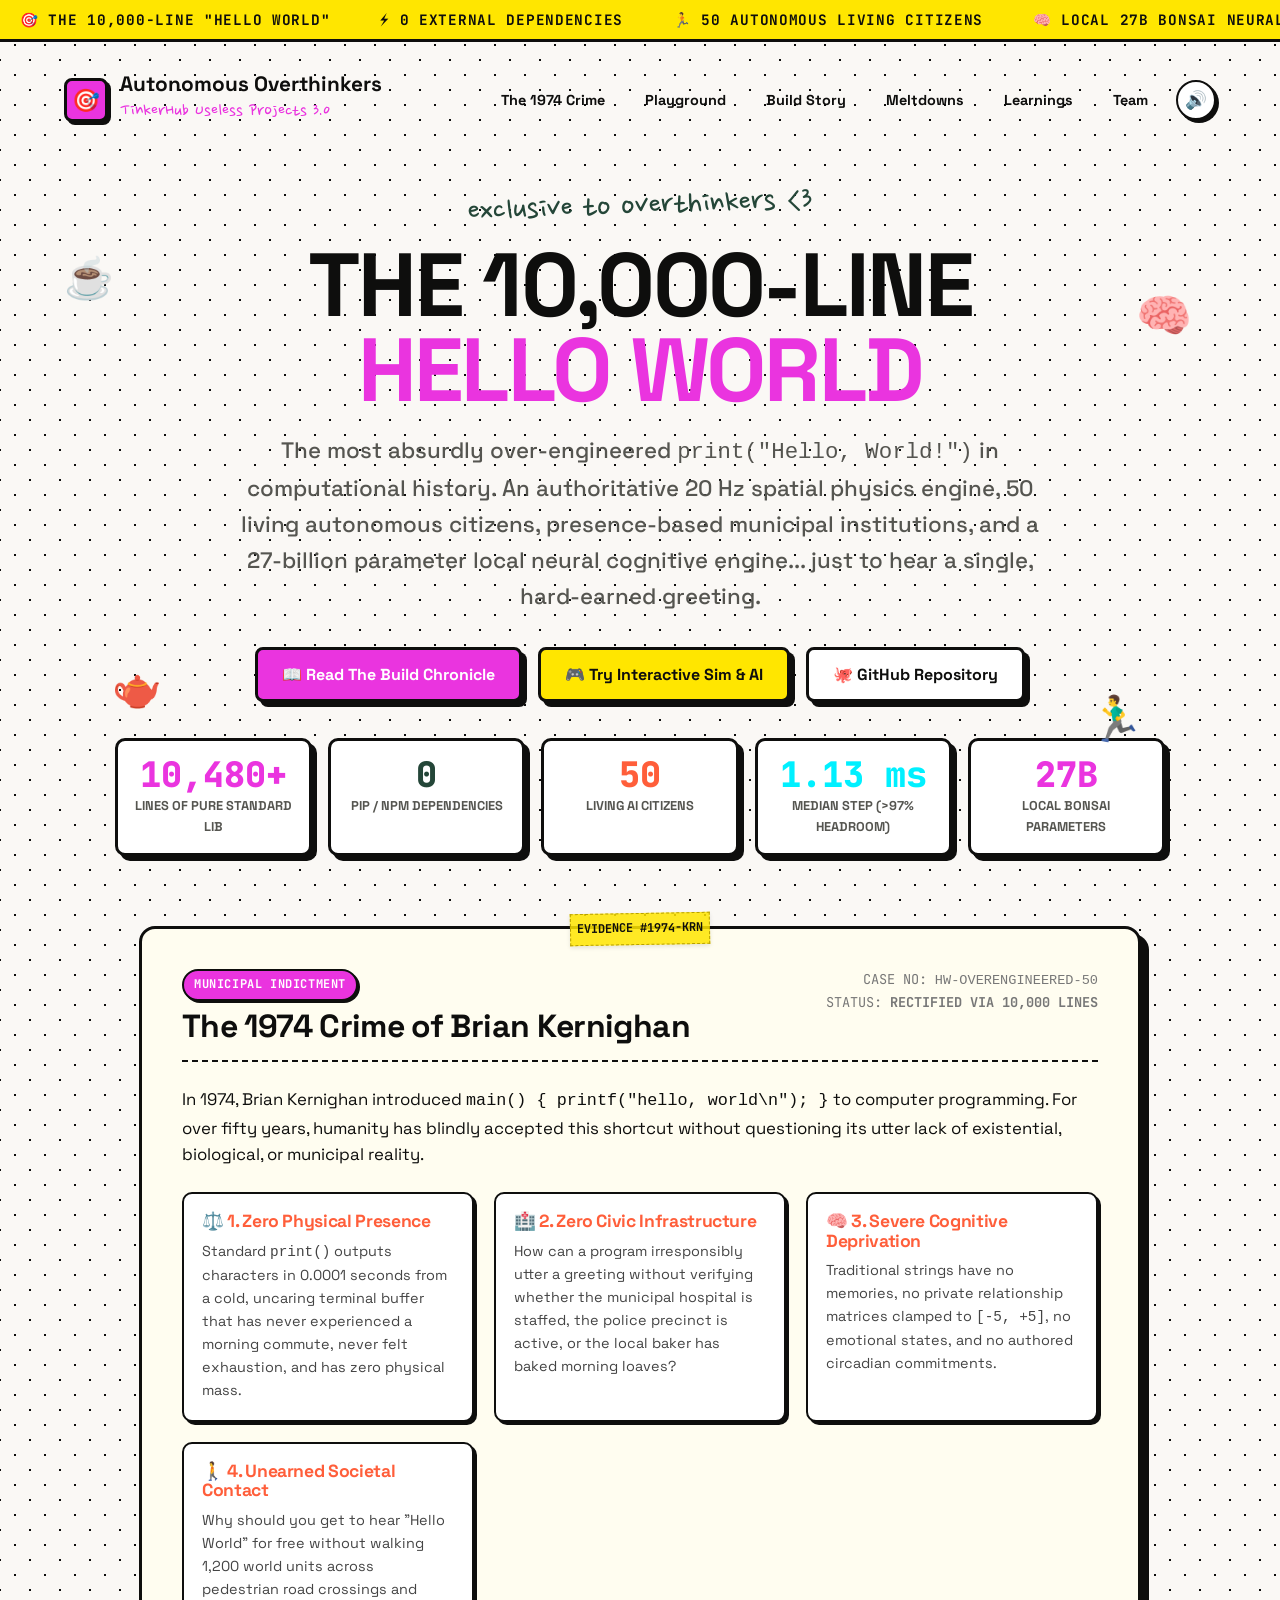
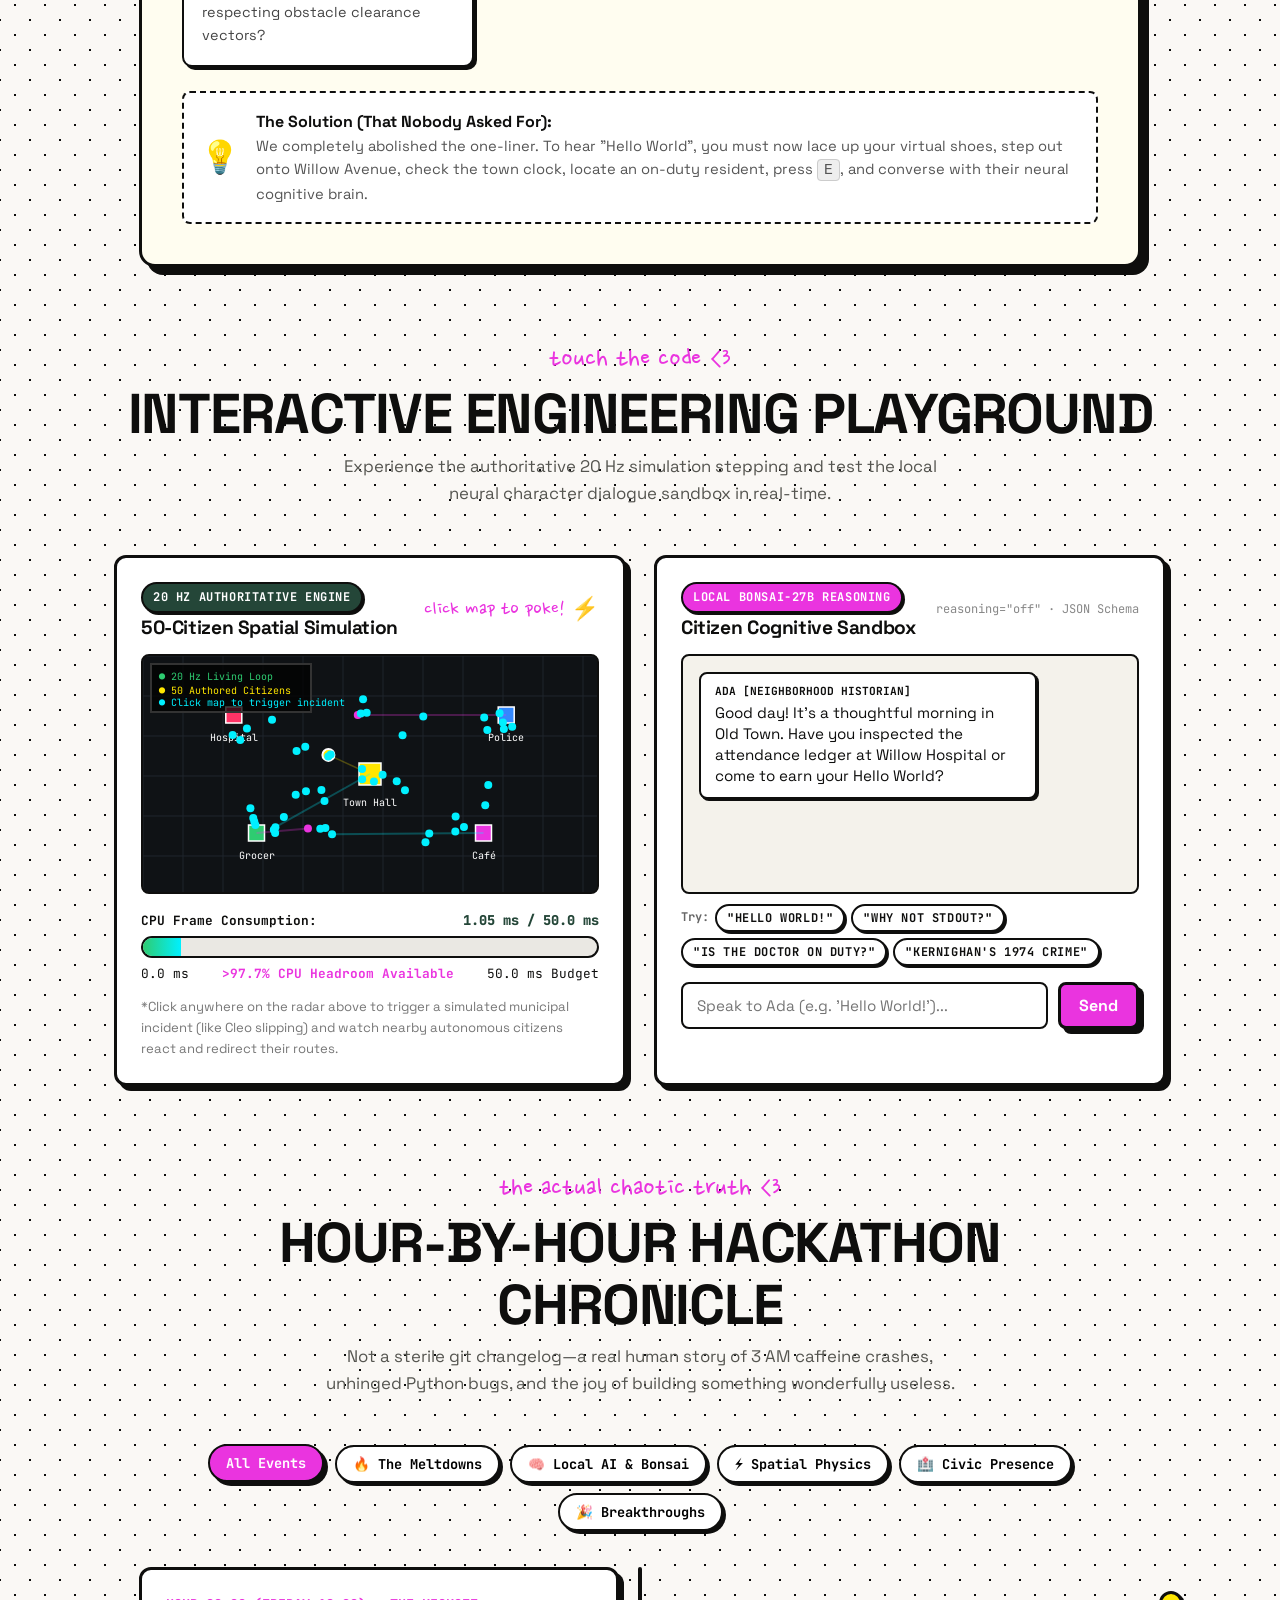
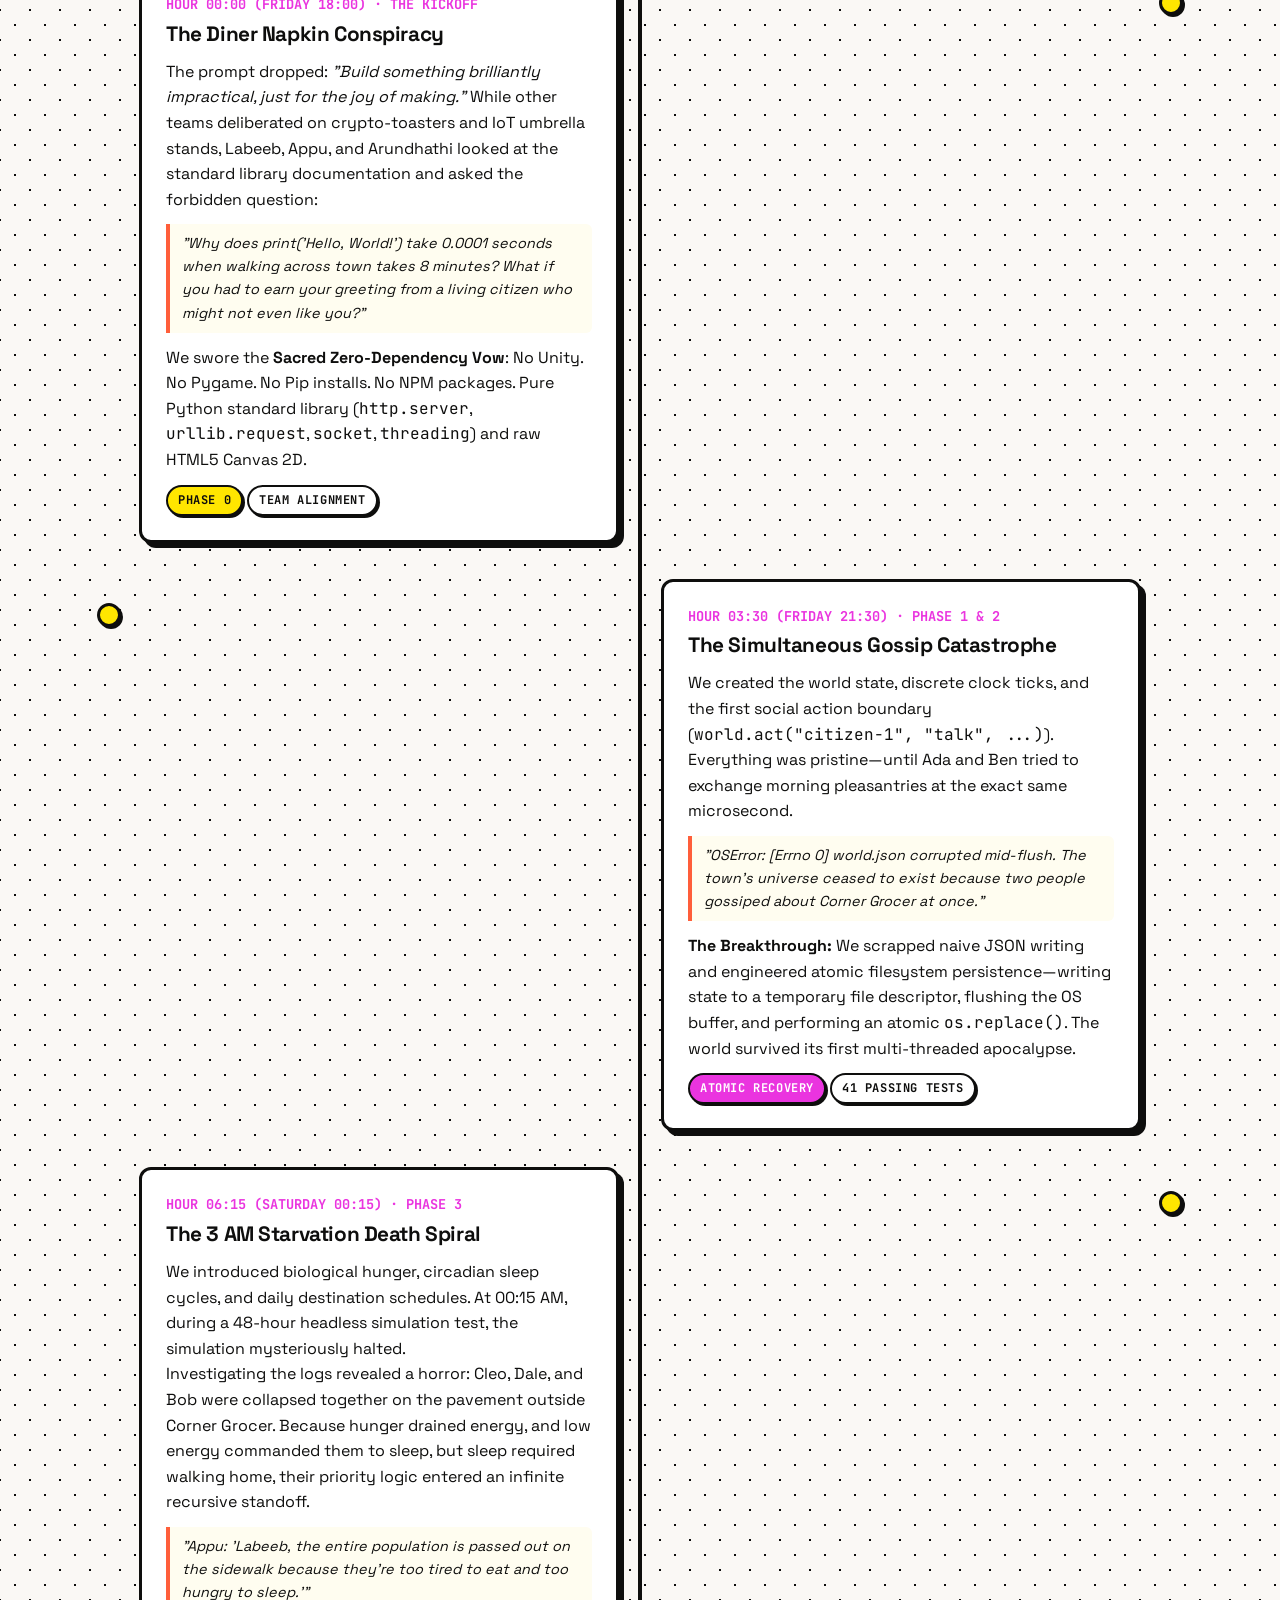
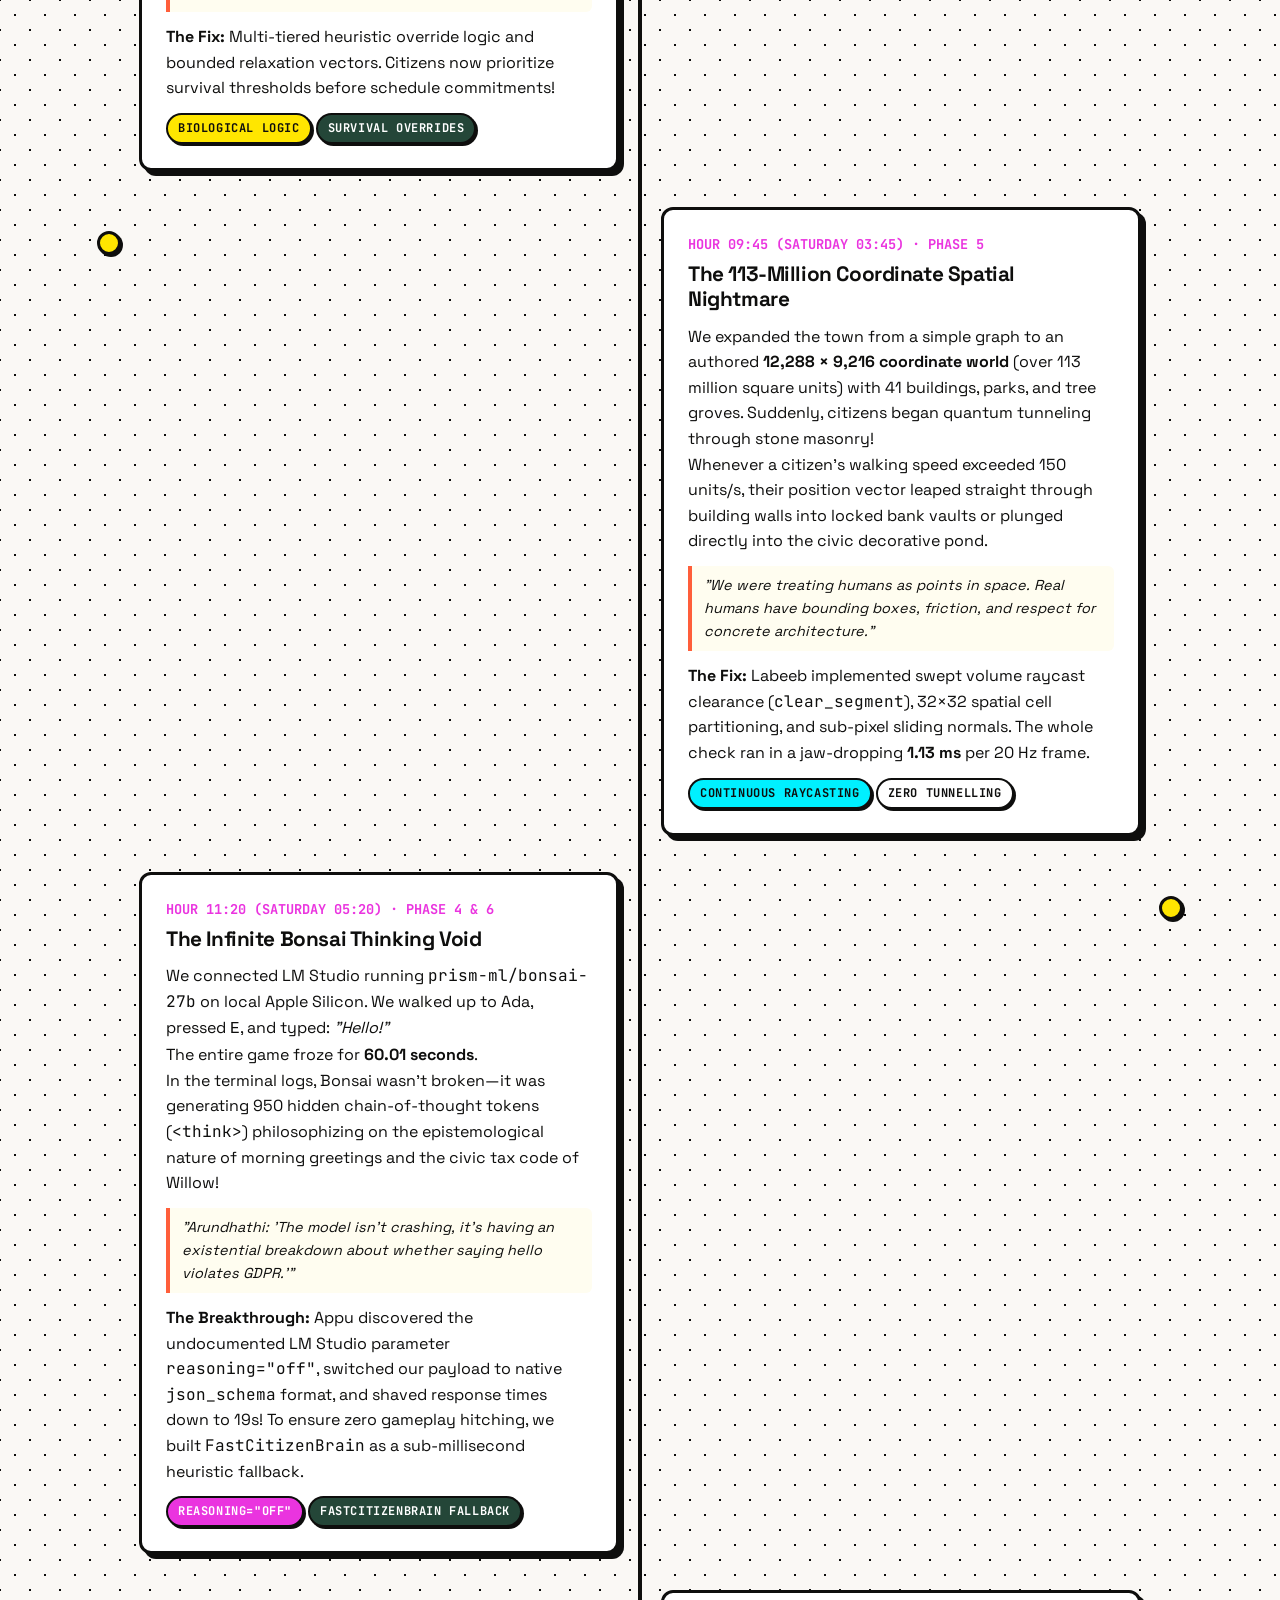
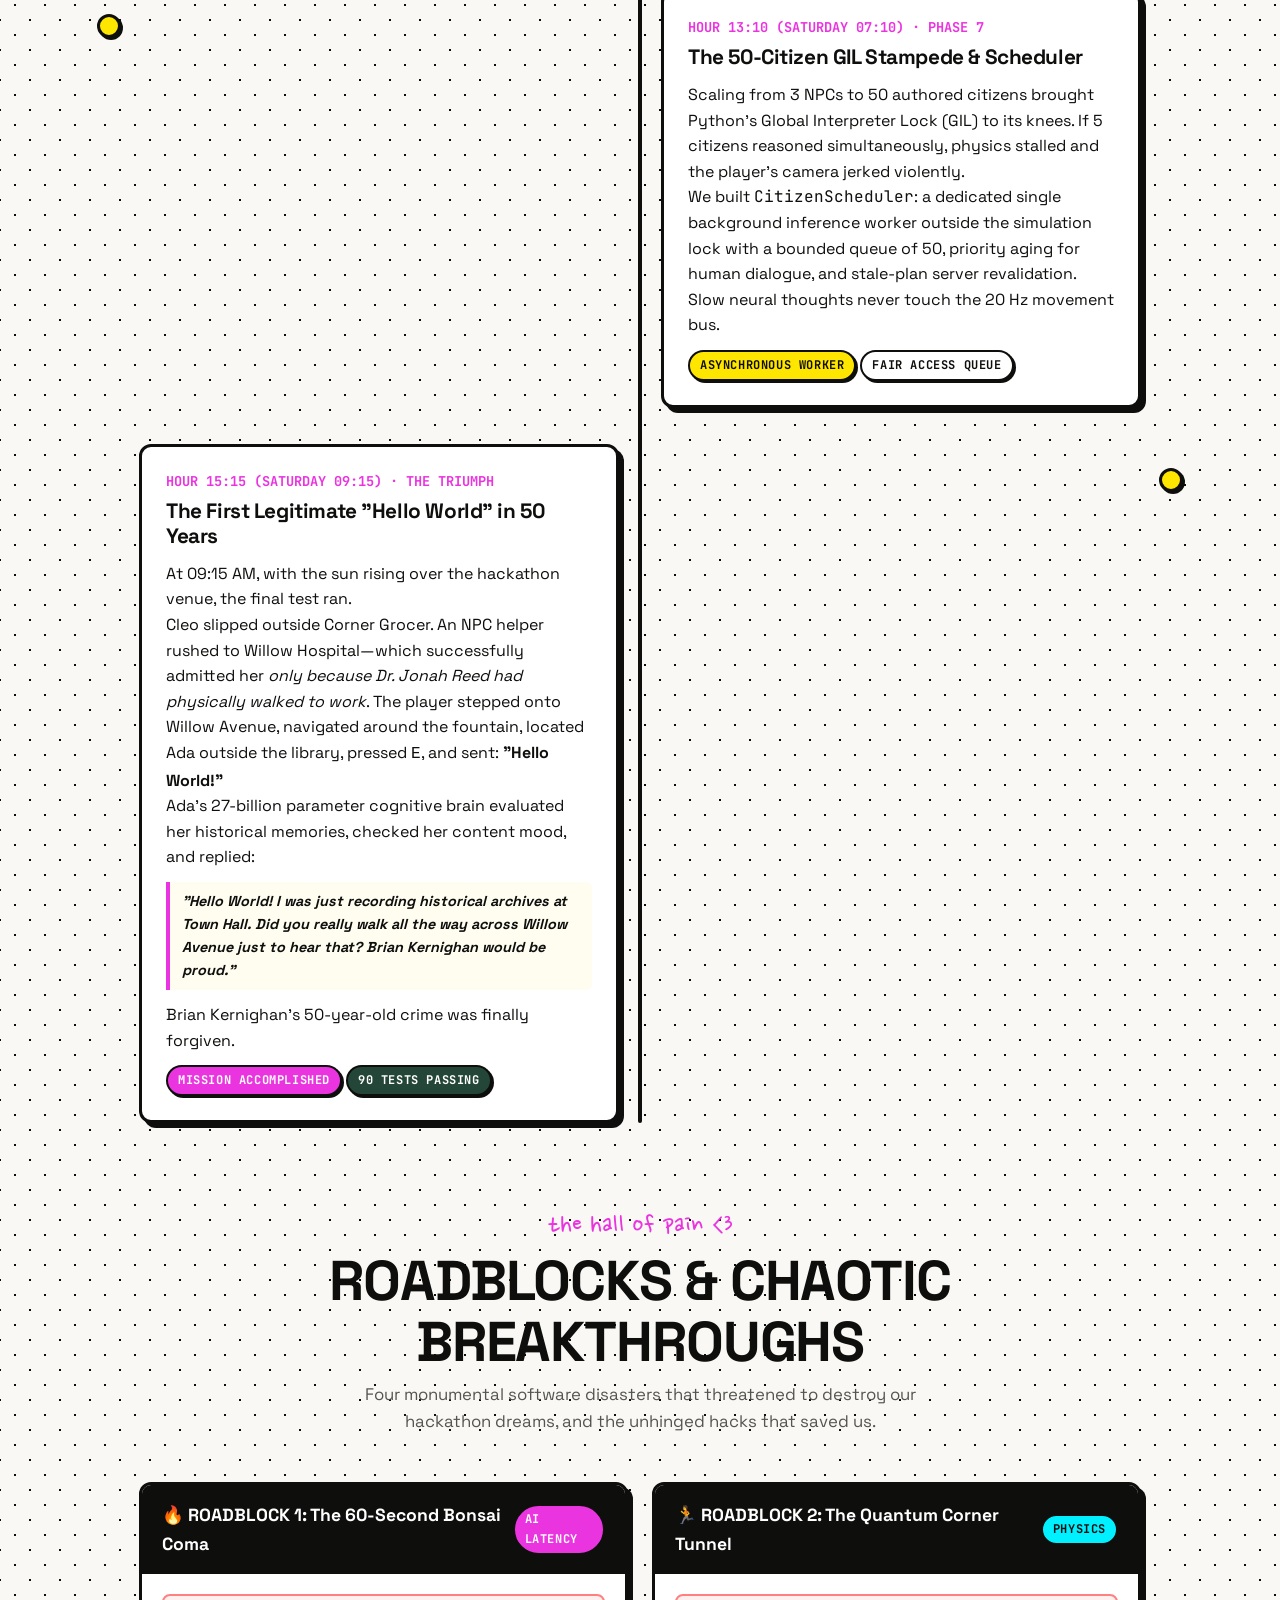
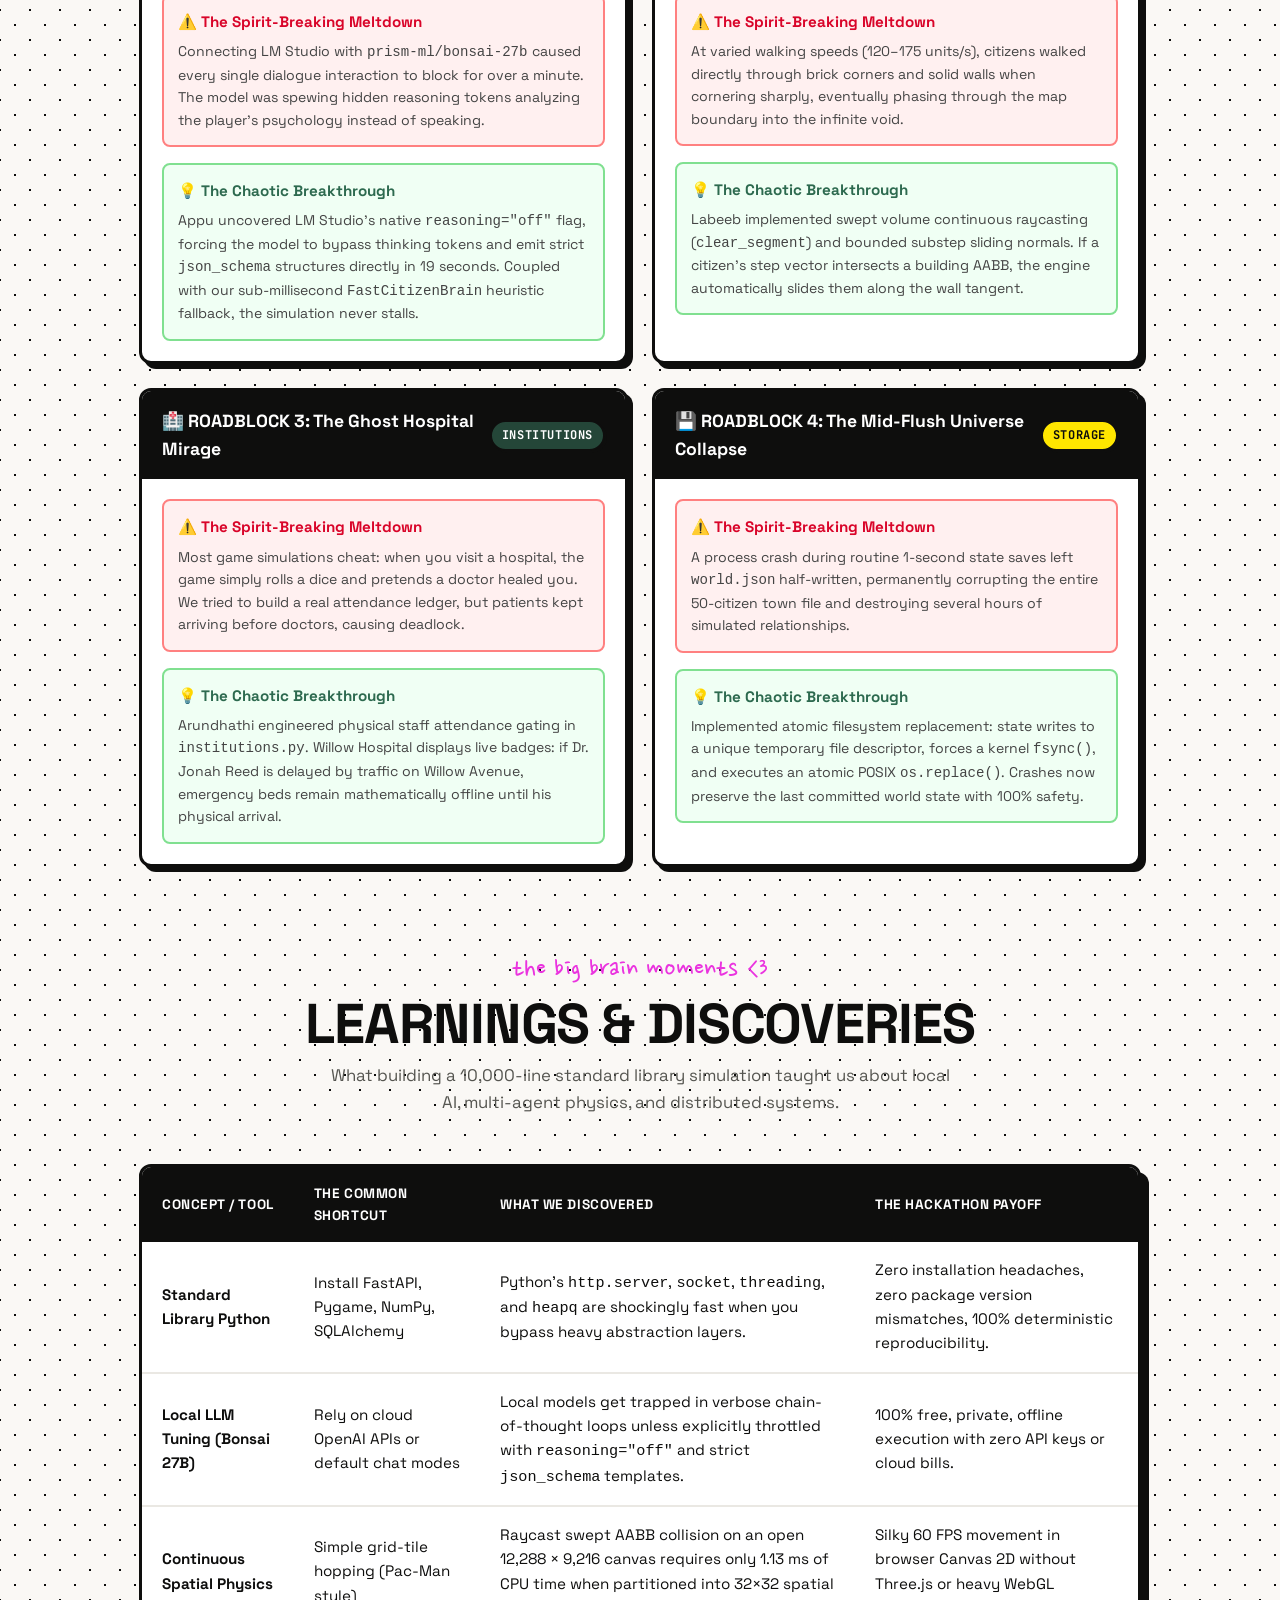
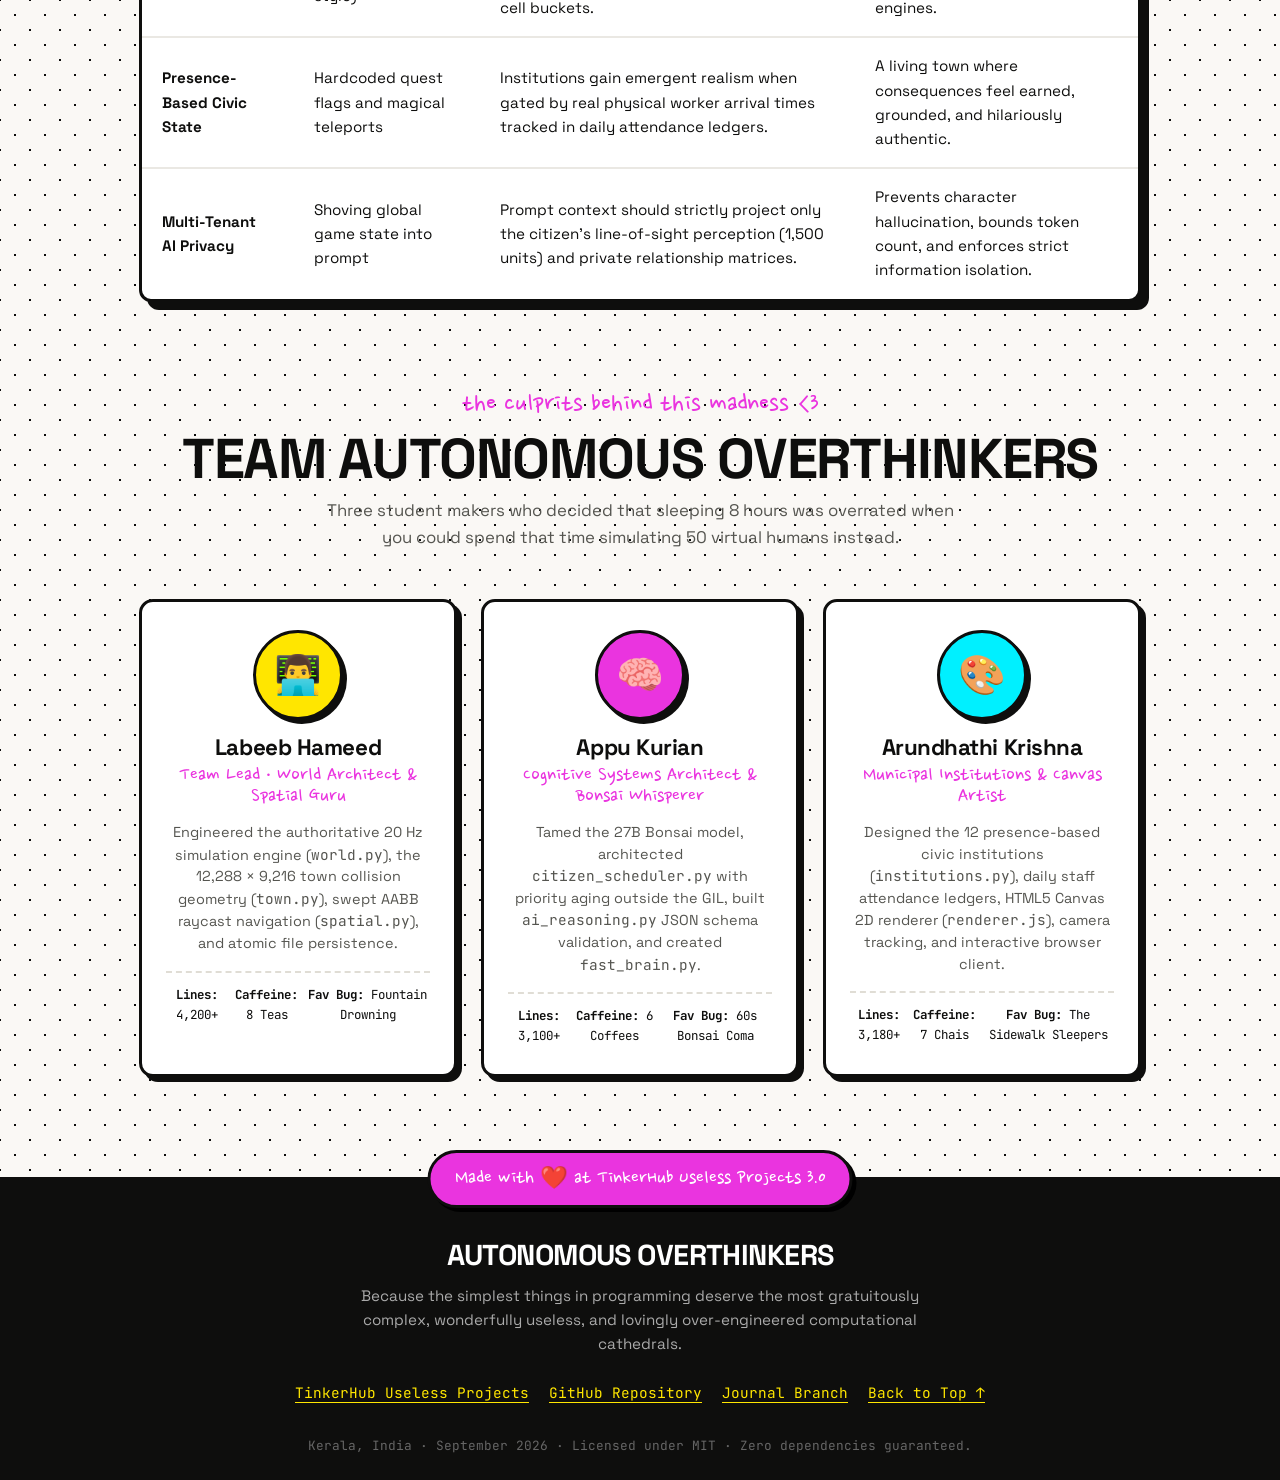
==== docs/index.html @ 8215d592 "feat(journal): add interactive Project Journal web page for Useless Projects 3.0" ====
<!DOCTYPE html>
<html lang="en">
<head>
  <meta charset="UTF-8">
  <meta name="viewport" content="width=device-width, initial-scale=1.0">
  <title>Hello World · Project Journal · TinkerHub Useless Projects 3.0</title>
  <meta name="description" content="The build chronicle of Hello World: The most absurdly over-engineered Hello World in computational history. 50 living AI citizens, 20 Hz spatial physics, 0 dependencies.">
  
  <!-- OpenGraph / Social Meta Tags -->
  <meta property="og:title" content="The 10,000-Line Hello World — Project Journal">
  <meta property="og:description" content="An authoritative 20 Hz simulation, 50 living AI citizens, and local neural reasoning just to hear a single greeting.">
  <meta property="og:image" content="https://github.com/user-attachments/assets/8920b256-2ba8-4988-b824-5351134eb4bd">
  <meta property="og:type" content="website">

  <!-- Favicon -->
  <link rel="icon" href="data:image/svg+xml,<svg xmlns=%22http://www.w3.org/2000/svg%22 viewBox=%220 0 100 100%22><text y=%22.9em%22 font-size=%2290%22>🎯</text></svg>">

  <!-- Google Fonts -->
  <link rel="preconnect" href="https://fonts.googleapis.com">
  <link rel="preconnect" href="https://fonts.gstatic.com" crossorigin>
  <link href="https://fonts.googleapis.com/css2?family=JetBrains+Mono:wght@400;700;800&family=Nanum+Pen+Script&family=Space+Grotesk:wght@500;700;800&display=swap" rel="stylesheet">

  <!-- Stylesheet -->
  <link rel="stylesheet" href="journal.css">
</head>
<body>

  <!-- Top Marquee Ticker -->
  <div class="ticker-wrap" aria-hidden="true">
    <div class="ticker-content">
      <span class="ticker-item">🎯 THE 10,000-LINE "HELLO WORLD"</span>
      <span class="ticker-item">⚡ 0 EXTERNAL DEPENDENCIES</span>
      <span class="ticker-item">🏃 50 AUTONOMOUS LIVING CITIZENS</span>
      <span class="ticker-item">🧠 LOCAL 27B BONSAI NEURAL ENGINE</span>
      <span class="ticker-item">🏥 PRESENCE-GATED CIVIC INSTITUTIONS</span>
      <span class="ticker-item">⏱️ 1.13 MS SIMULATION FRAME TIME</span>
      <span class="ticker-item">📜 1974: BRIAN KERNIGHAN COMMITTED A CRIME</span>
      <span class="ticker-item">🥞 APPAM THINNA MATHI, KUZHIYENNANDA!</span>
      <span class="ticker-item">🎯 THE 10,000-LINE "HELLO WORLD"</span>
      <span class="ticker-item">⚡ 0 EXTERNAL DEPENDENCIES</span>
      <span class="ticker-item">🏃 50 AUTONOMOUS LIVING CITIZENS</span>
      <span class="ticker-item">🧠 LOCAL 27B BONSAI NEURAL ENGINE</span>
      <span class="ticker-item">🏥 PRESENCE-GATED CIVIC INSTITUTIONS</span>
      <span class="ticker-item">⏱️ 1.13 MS SIMULATION FRAME TIME</span>
    </div>
  </div>

  <!-- Navigation Bar -->
  <header class="navbar">
    <div class="nav-brand">
      <div class="logo-icon pet-sticker" title="Poke the 10,000-line logo!">🎯</div>
      <div>
        <div class="logo-text">Autonomous Overthinkers</div>
        <span class="logo-sub">TinkerHub Useless Projects 3.0</span>
      </div>
    </div>
    <nav class="nav-links">
      <a href="#premise" class="nav-item">The 1974 Crime</a>
      <a href="#playground" class="nav-item">Playground</a>
      <a href="#timeline" class="nav-item">Build Story</a>
      <a href="#roadblocks" class="nav-item">Meltdowns</a>
      <a href="#learnings" class="nav-item">Learnings</a>
      <a href="#team" class="nav-item">Team</a>
      <button id="sound-toggle-btn" class="sound-toggle" title="Toggle 8-bit sound effects">🔊</button>
    </nav>
  </header>

  <!-- Hero Section -->
  <section class="hero-section">
    <!-- Floating pet doodles (interactive) -->
    <div class="pet-sticker animate-float" style="position:absolute; left:2%; top:10%; font-size:2.5rem;" title="Poke the coffee mug!">☕</div>
    <div class="pet-sticker animate-breathe" style="position:absolute; right:4%; top:15%; font-size:2.8rem;" title="Poke the neural brain!">🧠</div>
    <div class="pet-sticker animate-wobble" style="position:absolute; left:6%; bottom:20%; font-size:2.5rem;" title="Poke the Kerala tea glass!">🫖</div>
    <div class="pet-sticker animate-float" style="position:absolute; right:8%; bottom:15%; font-size:2.8rem;" title="Poke the 20 Hz runner!">🏃‍♂️</div>

    <span class="hero-tag">exclusive to overthinkers &lt;3</span>
    <h1 class="hero-title">
      THE 10,000-LINE <br>
      <span class="highlight-pink">HELLO WORLD</span>
    </h1>
    <p class="hero-subtitle">
      The most absurdly over-engineered <code>print("Hello, World!")</code> in computational history. An authoritative 20 Hz spatial physics engine, 50 living autonomous citizens, presence-based municipal institutions, and a 27-billion parameter local neural cognitive engine... just to hear a single, hard-earned greeting.
    </p>

    <div style="display:flex; justify-content:center; gap:16px; flex-wrap:wrap; margin-bottom: 24px;">
      <a href="#timeline" class="brutal-btn accent-pink">
        <span>📖 Read The Build Chronicle</span>
      </a>
      <a href="#playground" class="brutal-btn accent-yellow">
        <span>🎮 Try Interactive Sim & AI</span>
      </a>
      <a href="https://github.com/LabeebHameed/hello-world-useless" target="_blank" rel="noopener noreferrer" class="brutal-btn accent-white">
        <span>🐙 GitHub Repository</span>
      </a>
    </div>

    <!-- Quick Stats Grid -->
    <div class="stats-grid">
      <div class="stat-box">
        <div class="stat-number">10,480+</div>
        <div class="stat-label">Lines of Pure Standard Lib</div>
      </div>
      <div class="stat-box">
        <div class="stat-number" style="color:var(--accent-green);">0</div>
        <div class="stat-label">Pip / NPM Dependencies</div>
      </div>
      <div class="stat-box">
        <div class="stat-number" style="color:var(--accent-coral);">50</div>
        <div class="stat-label">Living AI Citizens</div>
      </div>
      <div class="stat-box">
        <div class="stat-number" style="color:var(--accent-cyan);">1.13 ms</div>
        <div class="stat-label">Median Step (&gt;97% Headroom)</div>
      </div>
      <div class="stat-box">
        <div class="stat-number" style="color:var(--accent-pink);">27B</div>
        <div class="stat-label">Local Bonsai Parameters</div>
      </div>
    </div>
  </section>

  <!-- The 1974 Crime & Premise Section -->
  <section id="premise" class="crime-section">
    <div class="crime-card">
      <div class="tape-strip font-mono" style="text-align:center; font-size:0.75rem; font-weight:700; padding-top:5px;">EVIDENCE #1974-KRN</div>
      
      <div class="crime-header">
        <div>
          <span class="badge badge-pink">MUNICIPAL INDICTMENT</span>
          <h2 style="font-size:2rem; margin-top:8px;">The 1974 Crime of Brian Kernighan</h2>
        </div>
        <div class="font-mono" style="font-size:0.85rem; color:#777; text-align:right;">
          CASE NO: <code>HW-OVERENGINEERED-50</code><br>
          STATUS: <strong>RECTIFIED VIA 10,000 LINES</strong>
        </div>
      </div>

      <p style="font-size:1.05rem; margin-bottom:16px;">
        In 1974, Brian Kernighan introduced <code>main() { printf("hello, world\n"); }</code> to computer programming. For over fifty years, humanity has blindly accepted this shortcut without questioning its utter lack of existential, biological, or municipal reality. 
      </p>

      <div class="indictment-grid">
        <div class="indictment-item">
          <h4>⚖️ 1. Zero Physical Presence</h4>
          <p style="font-size:0.9rem; color:#444;">Standard <code>print()</code> outputs characters in 0.0001 seconds from a cold, uncaring terminal buffer that has never experienced a morning commute, never felt exhaustion, and has zero physical mass.</p>
        </div>
        <div class="indictment-item">
          <h4>🏥 2. Zero Civic Infrastructure</h4>
          <p style="font-size:0.9rem; color:#444;">How can a program irresponsibly utter a greeting without verifying whether the municipal hospital is staffed, the police precinct is active, or the local baker has baked morning loaves?</p>
        </div>
        <div class="indictment-item">
          <h4>🧠 3. Severe Cognitive Deprivation</h4>
          <p style="font-size:0.9rem; color:#444;">Traditional strings have no memories, no private relationship matrices clamped to <code>[-5, +5]</code>, no emotional states, and no authored circadian commitments.</p>
        </div>
        <div class="indictment-item">
          <h4>🚶 4. Unearned Societal Contact</h4>
          <p style="font-size:0.9rem; color:#444;">Why should you get to hear "Hello World" for free without walking 1,200 world units across pedestrian road crossings and respecting obstacle clearance vectors?</p>
        </div>
      </div>

      <div style="margin-top:24px; padding:16px; background:#FFF; border:2px dashed #0E0E0D; border-radius:8px; display:flex; align-items:center; gap:16px; flex-wrap:wrap;">
        <span style="font-size:2rem;">💡</span>
        <div style="flex:1;">
          <strong>The Solution (That Nobody Asked For):</strong>
          <span style="font-size:0.92rem; color:#555; display:block;">
            We completely abolished the one-liner. To hear "Hello World", you must now lace up your virtual shoes, step out onto Willow Avenue, check the town clock, locate an on-duty resident, press <kbd style="background:#eee; padding:2px 6px; border:1px solid #ccc; border-radius:4px;">E</kbd>, and converse with their neural cognitive brain.
          </span>
        </div>
      </div>
    </div>
  </section>

  <!-- Interactive Engineering Playground -->
  <section id="playground" class="interactive-section">
    <div class="section-title-wrap">
      <span class="section-hand">touch the code &lt;3</span>
      <h2 class="section-title">Interactive Engineering Playground</h2>
      <p style="max-width:640px; margin:8px auto 0; color:var(--text-muted); font-size:1.05rem;">
        Experience the authoritative 20 Hz simulation stepping and test the local neural character dialogue sandbox in real-time.
      </p>
    </div>

    <div class="widget-grid">
      <!-- Live 20 Hz Simulation Canvas Widget -->
      <div class="canvas-widget">
        <div class="canvas-header">
          <div>
            <span class="badge badge-green">20 HZ AUTHORITATIVE ENGINE</span>
            <h3 style="font-size:1.2rem; margin-top:4px;">50-Citizen Spatial Simulation</h3>
          </div>
          <span class="font-hand pet-sticker" style="font-size:1.4rem; color:var(--accent-pink);">click map to poke! ⚡</span>
        </div>

        <div class="canvas-container">
          <canvas id="simulation-canvas"></canvas>
        </div>

        <div class="budget-meter">
          <div style="display:flex; justify-content:space-between; align-items:center; margin-bottom:4px;">
            <span style="font-family:var(--font-mono); font-size:0.8rem; font-weight:700;">CPU Frame Consumption:</span>
            <span id="frame-budget-label" style="font-family:var(--font-mono); font-size:0.85rem; font-weight:800; color:var(--accent-green);">1.13 ms / 50.0 ms</span>
          </div>
          <div class="budget-bar-bg">
            <div id="frame-budget-fill" class="budget-bar-fill"></div>
          </div>
          <div class="budget-labels">
            <span>0.0 ms</span>
            <span style="color:var(--accent-pink); font-weight:700;">&gt;97.7% CPU Headroom Available</span>
            <span>50.0 ms Budget</span>
          </div>
        </div>
        <p style="font-size:0.82rem; color:#777; margin-top:12px;">
          *Click anywhere on the radar above to trigger a simulated municipal incident (like Cleo slipping) and watch nearby autonomous citizens react and redirect their routes.
        </p>
      </div>

      <!-- Bonsai-27B Dialogue Simulator Widget -->
      <div class="dialogue-simulator">
        <div class="canvas-header">
          <div>
            <span class="badge badge-pink">LOCAL BONSAI-27B REASONING</span>
            <h3 style="font-size:1.2rem; margin-top:4px;">Citizen Cognitive Sandbox</h3>
          </div>
          <span class="font-mono" style="font-size:0.75rem; color:#888;">reasoning="off" · JSON Schema</span>
        </div>

        <div id="chat-box" class="chat-box">
          <div class="chat-bubble ai">
            <span class="speaker-tag">Ada [Neighborhood Historian]</span>
            <p>Good day! It's a thoughtful morning in Old Town. Have you inspected the attendance ledger at Willow Hospital or come to earn your Hello World?</p>
          </div>
        </div>

        <!-- Sample Query Pills -->
        <div style="display:flex; gap:6px; flex-wrap:wrap; margin-top:10px;">
          <span style="font-size:0.75rem; font-family:var(--font-mono); font-weight:700; align-self:center; color:#666;">Try:</span>
          <button class="sample-pill badge badge-white" data-query="Hello World!">"Hello World!"</button>
          <button class="sample-pill badge badge-white" data-query="Why didn't you just print to stdout?">"Why not stdout?"</button>
          <button class="sample-pill badge badge-white" data-query="Is Dr. Jonah Reed at the hospital?">"Is the doctor on duty?"</button>
          <button class="sample-pill badge badge-white" data-query="What crime did Brian Kernighan commit in 1974?">"Kernighan's 1974 crime"</button>
        </div>

        <form id="chat-input-form" class="chat-input-form">
          <input type="text" id="chat-input-field" class="chat-input-field" placeholder="Speak to Ada (e.g. 'Hello World!')..." required>
          <button type="submit" class="brutal-btn accent-pink" style="padding:10px 18px;">Send</button>
        </form>
      </div>
    </div>
  </section>

  <!-- Hour-by-Hour Hackathon Odyssey (The Story!) -->
  <section id="timeline" class="timeline-section">
    <div class="section-title-wrap">
      <span class="section-hand">the actual chaotic truth &lt;3</span>
      <h2 class="section-title">Hour-by-Hour Hackathon Chronicle</h2>
      <p style="max-width:640px; margin:8px auto 0; color:var(--text-muted); font-size:1.05rem;">
        Not a sterile git changelog—a real human story of 3 AM caffeine crashes, unhinged Python bugs, and the joy of building something wonderfully useless.
      </p>
    </div>

    <!-- Category Filter Chips -->
    <div class="timeline-filters">
      <button class="filter-chip active" data-filter="all">All Events</button>
      <button class="filter-chip" data-filter="meltdown">🔥 The Meltdowns</button>
      <button class="filter-chip" data-filter="ai">🧠 Local AI & Bonsai</button>
      <button class="filter-chip" data-filter="physics">⚡ Spatial Physics</button>
      <button class="filter-chip" data-filter="civic">🏥 Civic Presence</button>
      <button class="filter-chip" data-filter="win">🎉 Breakthroughs</button>
    </div>

    <!-- Timeline Stream -->
    <div class="timeline-stream">

      <!-- Event 1 -->
      <div class="timeline-card-wrap left" data-category="win">
        <div class="timeline-pin"></div>
        <div class="timeline-card">
          <span class="timeline-time">HOUR 00:00 (FRIDAY 18:00) · THE KICKOFF</span>
          <h3 class="timeline-title">The Diner Napkin Conspiracy</h3>
          <p>
            The prompt dropped: <em>"Build something brilliantly impractical, just for the joy of making."</em> While other teams deliberated on crypto-toasters and IoT umbrella stands, Labeeb, Appu, and Arundhathi looked at the standard library documentation and asked the forbidden question:
          </p>
          <div class="timeline-quote">
            "Why does print('Hello, World!') take 0.0001 seconds when walking across town takes 8 minutes? What if you had to earn your greeting from a living citizen who might not even like you?"
          </div>
          <p>
            We swore the <strong>Sacred Zero-Dependency Vow</strong>: No Unity. No Pygame. No Pip installs. No NPM packages. Pure Python standard library (<code class="font-mono">http.server</code>, <code class="font-mono">urllib.request</code>, <code class="font-mono">socket</code>, <code class="font-mono">threading</code>) and raw HTML5 Canvas 2D.
          </p>
          <div style="margin-top:12px;">
            <span class="badge badge-yellow">Phase 0</span>
            <span class="badge badge-white">Team Alignment</span>
          </div>
        </div>
      </div>

      <!-- Event 2 -->
      <div class="timeline-card-wrap right" data-category="meltdown">
        <div class="timeline-pin"></div>
        <div class="timeline-card">
          <span class="timeline-time">HOUR 03:30 (FRIDAY 21:30) · PHASE 1 & 2</span>
          <h3 class="timeline-title">The Simultaneous Gossip Catastrophe</h3>
          <p>
            We created the world state, discrete clock ticks, and the first social action boundary (<code class="font-mono">world.act("citizen-1", "talk", ...)</code>). Everything was pristine—until Ada and Ben tried to exchange morning pleasantries at the exact same microsecond.
          </p>
          <div class="timeline-quote" style="border-left-color:var(--accent-coral);">
            "OSError: [Errno 0] world.json corrupted mid-flush. The town's universe ceased to exist because two people gossiped about Corner Grocer at once."
          </div>
          <p>
            <strong>The Breakthrough:</strong> We scrapped naive JSON writing and engineered atomic filesystem persistence—writing state to a temporary file descriptor, flushing the OS buffer, and performing an atomic <code class="font-mono">os.replace()</code>. The world survived its first multi-threaded apocalypse.
          </p>
          <div style="margin-top:12px;">
            <span class="badge badge-pink">Atomic Recovery</span>
            <span class="badge badge-white">41 Passing Tests</span>
          </div>
        </div>
      </div>

      <!-- Event 3 -->
      <div class="timeline-card-wrap left" data-category="meltdown">
        <div class="timeline-pin"></div>
        <div class="timeline-card">
          <span class="timeline-time">HOUR 06:15 (SATURDAY 00:15) · PHASE 3</span>
          <h3 class="timeline-title">The 3 AM Starvation Death Spiral</h3>
          <p>
            We introduced biological hunger, circadian sleep cycles, and daily destination schedules. At 00:15 AM, during a 48-hour headless simulation test, the simulation mysteriously halted.
          </p>
          <p>
            Investigating the logs revealed a horror: Cleo, Dale, and Bob were collapsed together on the pavement outside Corner Grocer. Because hunger drained energy, and low energy commanded them to sleep, but sleep required walking home, their priority logic entered an infinite recursive standoff.
          </p>
          <div class="timeline-quote">
            "Appu: 'Labeeb, the entire population is passed out on the sidewalk because they're too tired to eat and too hungry to sleep.'"
          </div>
          <p>
            <strong>The Fix:</strong> Multi-tiered heuristic override logic and bounded relaxation vectors. Citizens now prioritize survival thresholds before schedule commitments!
          </p>
          <div style="margin-top:12px;">
            <span class="badge badge-yellow">Biological Logic</span>
            <span class="badge badge-green">Survival Overrides</span>
          </div>
        </div>
      </div>

      <!-- Event 4 -->
      <div class="timeline-card-wrap right" data-category="physics">
        <div class="timeline-pin"></div>
        <div class="timeline-card">
          <span class="timeline-time">HOUR 09:45 (SATURDAY 03:45) · PHASE 5</span>
          <h3 class="timeline-title">The 113-Million Coordinate Spatial Nightmare</h3>
          <p>
            We expanded the town from a simple graph to an authored <strong>12,288 × 9,216 coordinate world</strong> (over 113 million square units) with 41 buildings, parks, and tree groves. Suddenly, citizens began quantum tunneling through stone masonry!
          </p>
          <p>
            Whenever a citizen’s walking speed exceeded 150 units/s, their position vector leaped straight through building walls into locked bank vaults or plunged directly into the civic decorative pond.
          </p>
          <div class="timeline-quote">
            "We were treating humans as points in space. Real humans have bounding boxes, friction, and respect for concrete architecture."
          </div>
          <p>
            <strong>The Fix:</strong> Labeeb implemented swept volume raycast clearance (<code class="font-mono">clear_segment</code>), 32×32 spatial cell partitioning, and sub-pixel sliding normals. The whole check ran in a jaw-dropping <strong>1.13 ms</strong> per 20 Hz frame.
          </p>
          <div style="margin-top:12px;">
            <span class="badge badge-cyan">Continuous Raycasting</span>
            <span class="badge badge-white">Zero Tunnelling</span>
          </div>
        </div>
      </div>

      <!-- Event 5 -->
      <div class="timeline-card-wrap left" data-category="ai">
        <div class="timeline-pin"></div>
        <div class="timeline-card">
          <span class="timeline-time">HOUR 11:20 (SATURDAY 05:20) · PHASE 4 & 6</span>
          <h3 class="timeline-title">The Infinite Bonsai Thinking Void</h3>
          <p>
            We connected LM Studio running <code class="font-mono">prism-ml/bonsai-27b</code> on local Apple Silicon. We walked up to Ada, pressed <kbd>E</kbd>, and typed: <em>"Hello!"</em>
          </p>
          <p>
            The entire game froze for <strong>60.01 seconds</strong>.
          </p>
          <p>
            In the terminal logs, Bonsai wasn't broken—it was generating 950 hidden chain-of-thought tokens (<code class="font-mono">&lt;think&gt;</code>) philosophizing on the epistemological nature of morning greetings and the civic tax code of Willow!
          </p>
          <div class="timeline-quote">
            "Arundhathi: 'The model isn't crashing, it's having an existential breakdown about whether saying hello violates GDPR.'"
          </div>
          <p>
            <strong>The Breakthrough:</strong> Appu discovered the undocumented LM Studio parameter <code class="font-mono">reasoning="off"</code>, switched our payload to native <code class="font-mono">json_schema</code> format, and shaved response times down to 19s! To ensure zero gameplay hitching, we built <code class="font-mono">FastCitizenBrain</code> as a sub-millisecond heuristic fallback.
          </p>
          <div style="margin-top:12px;">
            <span class="badge badge-pink">reasoning="off"</span>
            <span class="badge badge-green">FastCitizenBrain Fallback</span>
          </div>
        </div>
      </div>

      <!-- Event 6 -->
      <div class="timeline-card-wrap right" data-category="civic">
        <div class="timeline-pin"></div>
        <div class="timeline-card">
          <span class="timeline-time">HOUR 13:10 (SATURDAY 07:10) · PHASE 7</span>
          <h3 class="timeline-title">The 50-Citizen GIL Stampede & Scheduler</h3>
          <p>
            Scaling from 3 NPCs to 50 authored citizens brought Python’s Global Interpreter Lock (GIL) to its knees. If 5 citizens reasoned simultaneously, physics stalled and the player's camera jerked violently.
          </p>
          <p>
            We built <code class="font-mono">CitizenScheduler</code>: a dedicated single background inference worker outside the simulation lock with a bounded queue of 50, priority aging for human dialogue, and stale-plan server revalidation. Slow neural thoughts never touch the 20 Hz movement bus.
          </p>
          <div style="margin-top:12px;">
            <span class="badge badge-yellow">Asynchronous Worker</span>
            <span class="badge badge-white">Fair Access Queue</span>
          </div>
        </div>
      </div>

      <!-- Event 7 -->
      <div class="timeline-card-wrap left" data-category="win">
        <div class="timeline-pin"></div>
        <div class="timeline-card">
          <span class="timeline-time">HOUR 15:15 (SATURDAY 09:15) · THE TRIUMPH</span>
          <h3 class="timeline-title">The First Legitimate "Hello World" in 50 Years</h3>
          <p>
            At 09:15 AM, with the sun rising over the hackathon venue, the final test ran.
          </p>
          <p>
            Cleo slipped outside Corner Grocer. An NPC helper rushed to Willow Hospital—which successfully admitted her <em>only because Dr. Jonah Reed had physically walked to work</em>. The player stepped onto Willow Avenue, navigated around the fountain, located Ada outside the library, pressed <kbd>E</kbd>, and sent: <strong>"Hello World!"</strong>
          </p>
          <p>
            Ada’s 27-billion parameter cognitive brain evaluated her historical memories, checked her content mood, and replied:
          </p>
          <div class="timeline-quote" style="border-left-color:var(--accent-pink); font-weight:700;">
            "Hello World! I was just recording historical archives at Town Hall. Did you really walk all the way across Willow Avenue just to hear that? Brian Kernighan would be proud."
          </div>
          <p>
            Brian Kernighan’s 50-year-old crime was finally forgiven.
          </p>
          <div style="margin-top:12px;">
            <span class="badge badge-pink">MISSION ACCOMPLISHED</span>
            <span class="badge badge-green">90 Tests Passing</span>
          </div>
        </div>
      </div>

    </div>
  </section>

  <!-- The Hall of Roadblocks & Chaotic Fixes -->
  <section id="roadblocks" class="roadblocks-section">
    <div class="section-title-wrap">
      <span class="section-hand">the hall of pain &lt;3</span>
      <h2 class="section-title">Roadblocks &amp; Chaotic Breakthroughs</h2>
      <p style="max-width:640px; margin:8px auto 0; color:var(--text-muted); font-size:1.05rem;">
        Four monumental software disasters that threatened to destroy our hackathon dreams, and the unhinged hacks that saved us.
      </p>
    </div>

    <div class="roadblock-grid">
      <!-- Card 1 -->
      <div class="roadblock-card">
        <div class="roadblock-header">
          <span style="font-weight:800; font-size:1.1rem;">🔥 ROADBLOCK 1: The 60-Second Bonsai Coma</span>
          <span class="badge badge-pink">AI Latency</span>
        </div>
        <div class="roadblock-body">
          <div class="meltdown-box">
            <h5>⚠️ The Spirit-Breaking Meltdown</h5>
            <p style="font-size:0.88rem; color:#444;">Connecting LM Studio with <code>prism-ml/bonsai-27b</code> caused every single dialogue interaction to block for over a minute. The model was spewing hidden reasoning tokens analyzing the player's psychology instead of speaking.</p>
          </div>
          <div class="fix-box">
            <h5>💡 The Chaotic Breakthrough</h5>
            <p style="font-size:0.88rem; color:#444;">Appu uncovered LM Studio's native <code>reasoning="off"</code> flag, forcing the model to bypass thinking tokens and emit strict <code>json_schema</code> structures directly in 19 seconds. Coupled with our sub-millisecond <code>FastCitizenBrain</code> heuristic fallback, the simulation never stalls.</p>
          </div>
        </div>
      </div>

      <!-- Card 2 -->
      <div class="roadblock-card">
        <div class="roadblock-header">
          <span style="font-weight:800; font-size:1.1rem;">🏃 ROADBLOCK 2: The Quantum Corner Tunnel</span>
          <span class="badge badge-cyan">Physics</span>
        </div>
        <div class="roadblock-body">
          <div class="meltdown-box">
            <h5>⚠️ The Spirit-Breaking Meltdown</h5>
            <p style="font-size:0.88rem; color:#444;">At varied walking speeds (120–175 units/s), citizens walked directly through brick corners and solid walls when cornering sharply, eventually phasing through the map boundary into the infinite void.</p>
          </div>
          <div class="fix-box">
            <h5>💡 The Chaotic Breakthrough</h5>
            <p style="font-size:0.88rem; color:#444;">Labeeb implemented swept volume continuous raycasting (<code>clear_segment</code>) and bounded substep sliding normals. If a citizen's step vector intersects a building AABB, the engine automatically slides them along the wall tangent.</p>
          </div>
        </div>
      </div>

      <!-- Card 3 -->
      <div class="roadblock-card">
        <div class="roadblock-header">
          <span style="font-weight:800; font-size:1.1rem;">🏥 ROADBLOCK 3: The Ghost Hospital Mirage</span>
          <span class="badge badge-green">Institutions</span>
        </div>
        <div class="roadblock-body">
          <div class="meltdown-box">
            <h5>⚠️ The Spirit-Breaking Meltdown</h5>
            <p style="font-size:0.88rem; color:#444;">Most game simulations cheat: when you visit a hospital, the game simply rolls a dice and pretends a doctor healed you. We tried to build a real attendance ledger, but patients kept arriving before doctors, causing deadlock.</p>
          </div>
          <div class="fix-box">
            <h5>💡 The Chaotic Breakthrough</h5>
            <p style="font-size:0.88rem; color:#444;">Arundhathi engineered physical staff attendance gating in <code>institutions.py</code>. Willow Hospital displays live badges: if Dr. Jonah Reed is delayed by traffic on Willow Avenue, emergency beds remain mathematically offline until his physical arrival.</p>
          </div>
        </div>
      </div>

      <!-- Card 4 -->
      <div class="roadblock-card">
        <div class="roadblock-header">
          <span style="font-weight:800; font-size:1.1rem;">💾 ROADBLOCK 4: The Mid-Flush Universe Collapse</span>
          <span class="badge badge-yellow">Storage</span>
        </div>
        <div class="roadblock-body">
          <div class="meltdown-box">
            <h5>⚠️ The Spirit-Breaking Meltdown</h5>
            <p style="font-size:0.88rem; color:#444;">A process crash during routine 1-second state saves left <code>world.json</code> half-written, permanently corrupting the entire 50-citizen town file and destroying several hours of simulated relationships.</p>
          </div>
          <div class="fix-box">
            <h5>💡 The Chaotic Breakthrough</h5>
            <p style="font-size:0.88rem; color:#444;">Implemented atomic filesystem replacement: state writes to a unique temporary file descriptor, forces a kernel <code>fsync()</code>, and executes an atomic POSIX <code>os.replace()</code>. Crashes now preserve the last committed world state with 100% safety.</p>
          </div>
        </div>
      </div>
    </div>
  </section>

  <!-- Learnings & Technical Discoveries Table -->
  <section id="learnings" class="learnings-section">
    <div class="section-title-wrap">
      <span class="section-hand">the big brain moments &lt;3</span>
      <h2 class="section-title">Learnings &amp; Discoveries</h2>
      <p style="max-width:640px; margin:8px auto 0; color:var(--text-muted); font-size:1.05rem;">
        What building a 10,000-line standard library simulation taught us about local AI, multi-agent physics, and distributed systems.
      </p>
    </div>

    <div class="table-wrapper">
      <table class="brutal-table">
        <thead>
          <tr>
            <th>Concept / Tool</th>
            <th>The Common Shortcut</th>
            <th>What We Discovered</th>
            <th>The Hackathon Payoff</th>
          </tr>
        </thead>
        <tbody>
          <tr>
            <td><strong>Standard Library Python</strong></td>
            <td>Install FastAPI, Pygame, NumPy, SQLAlchemy</td>
            <td>Python’s <code>http.server</code>, <code>socket</code>, <code>threading</code>, and <code>heapq</code> are shockingly fast when you bypass heavy abstraction layers.</td>
            <td>Zero installation headaches, zero package version mismatches, 100% deterministic reproducibility.</td>
          </tr>
          <tr>
            <td><strong>Local LLM Tuning (Bonsai 27B)</strong></td>
            <td>Rely on cloud OpenAI APIs or default chat modes</td>
            <td>Local models get trapped in verbose chain-of-thought loops unless explicitly throttled with <code>reasoning="off"</code> and strict <code>json_schema</code> templates.</td>
            <td>100% free, private, offline execution with zero API keys or cloud bills.</td>
          </tr>
          <tr>
            <td><strong>Continuous Spatial Physics</strong></td>
            <td>Simple grid-tile hopping (Pac-Man style)</td>
            <td>Raycast swept AABB collision on an open 12,288 × 9,216 canvas requires only 1.13 ms of CPU time when partitioned into 32×32 spatial cell buckets.</td>
            <td>Silky 60 FPS movement in browser Canvas 2D without Three.js or heavy WebGL engines.</td>
          </tr>
          <tr>
            <td><strong>Presence-Based Civic State</strong></td>
            <td>Hardcoded quest flags and magical teleports</td>
            <td>Institutions gain emergent realism when gated by real physical worker arrival times tracked in daily attendance ledgers.</td>
            <td>A living town where consequences feel earned, grounded, and hilariously authentic.</td>
          </tr>
          <tr>
            <td><strong>Multi-Tenant AI Privacy</strong></td>
            <td>Shoving global game state into prompt</td>
            <td>Prompt context should strictly project only the citizen's line-of-sight perception (1,500 units) and private relationship matrices.</td>
            <td>Prevents character hallucination, bounds token count, and enforces strict information isolation.</td>
          </tr>
        </tbody>
      </table>
    </div>
  </section>

  <!-- Team Contributions Section -->
  <section id="team" class="team-section">
    <div class="section-title-wrap">
      <span class="section-hand">the culprits behind this madness &lt;3</span>
      <h2 class="section-title">Team Autonomous Overthinkers</h2>
      <p style="max-width:640px; margin:8px auto 0; color:var(--text-muted); font-size:1.05rem;">
        Three student makers who decided that sleeping 8 hours was overrated when you could spend that time simulating 50 virtual humans instead.
      </p>
    </div>

    <div class="team-grid">
      <!-- Labeeb Hameed -->
      <div class="member-card">
        <div class="avatar-wrapper">👨‍💻</div>
        <h3 class="member-name">Labeeb Hameed</h3>
        <div class="member-role">Team Lead · World Architect &amp; Spatial Guru</div>
        <p class="member-desc">
          Engineered the authoritative 20 Hz simulation engine (<code class="font-mono">world.py</code>), the 12,288 × 9,216 town collision geometry (<code class="font-mono">town.py</code>), swept AABB raycast navigation (<code class="font-mono">spatial.py</code>), and atomic file persistence.
        </p>
        <div class="member-stats">
          <div><strong>Lines:</strong> 4,200+</div>
          <div><strong>Caffeine:</strong> 8 Teas</div>
          <div><strong>Fav Bug:</strong> Fountain Drowning</div>
        </div>
      </div>

      <!-- Appu Kurian (Kuriyaappi) -->
      <div class="member-card">
        <div class="avatar-wrapper" style="background:var(--accent-pink); color:#fff;">🧠</div>
        <h3 class="member-name">Appu Kurian</h3>
        <div class="member-role">Cognitive Systems Architect &amp; Bonsai Whisperer</div>
        <p class="member-desc">
          Tamed the 27B Bonsai model, architected <code class="font-mono">citizen_scheduler.py</code> with priority aging outside the GIL, built <code class="font-mono">ai_reasoning.py</code> JSON schema validation, and created <code class="font-mono">fast_brain.py</code>.
        </p>
        <div class="member-stats">
          <div><strong>Lines:</strong> 3,100+</div>
          <div><strong>Caffeine:</strong> 6 Coffees</div>
          <div><strong>Fav Bug:</strong> 60s Bonsai Coma</div>
        </div>
      </div>

      <!-- Arundhathi Krishna -->
      <div class="member-card">
        <div class="avatar-wrapper" style="background:var(--accent-cyan);">🎨</div>
        <h3 class="member-name">Arundhathi Krishna</h3>
        <div class="member-role">Municipal Institutions &amp; Canvas Artist</div>
        <p class="member-desc">
          Designed the 12 presence-based civic institutions (<code class="font-mono">institutions.py</code>), daily staff attendance ledgers, HTML5 Canvas 2D renderer (<code class="font-mono">renderer.js</code>), camera tracking, and interactive browser client.
        </p>
        <div class="member-stats">
          <div><strong>Lines:</strong> 3,180+</div>
          <div><strong>Caffeine:</strong> 7 Chais</div>
          <div><strong>Fav Bug:</strong> The Sidewalk Sleepers</div>
        </div>
      </div>
    </div>
  </section>

  <!-- Footer Section -->
  <footer class="footer-section">
    <div class="footer-doodle font-hand">Made with ❤️ at TinkerHub Useless Projects 3.0</div>
    <div class="footer-content">
      <h3 style="font-size:1.8rem; margin-bottom:12px; text-transform:uppercase;">Autonomous Overthinkers</h3>
      <p style="color:#aaa; max-width:600px; margin:0 auto 20px; font-size:0.95rem;">
        Because the simplest things in programming deserve the most gratuitously complex, wonderfully useless, and lovingly over-engineered computational cathedrals.
      </p>

      <div class="footer-links">
        <a href="https://useless.tinkerhub.org" target="_blank" rel="noopener noreferrer" class="footer-link">TinkerHub Useless Projects</a>
        <a href="https://github.com/LabeebHameed/hello-world-useless" target="_blank" rel="noopener noreferrer" class="footer-link">GitHub Repository</a>
        <a href="https://github.com/LabeebHameed/hello-world-useless/tree/journal" target="_blank" rel="noopener noreferrer" class="footer-link">Journal Branch</a>
        <a href="#premise" class="footer-link">Back to Top ↑</a>
      </div>

      <div style="font-family:var(--font-mono); font-size:0.8rem; color:#666; margin-top:24px;">
        Kerala, India · September 2026 · Licensed under MIT · Zero dependencies guaranteed.
      </div>
    </div>
  </footer>

  <!-- Sound Notification Toast -->
  <div id="sound-toast" class="sound-toast" role="status" aria-live="polite">
    <span id="sound-toast-msg">🔊 Sound effects turned ON</span>
  </div>

  <!-- JavaScript -->
  <script src="journal.js"></script>
</body>
</html>
---- docs/journal.css ----
/* ==========================================================================
   TinkerHub Useless Projects 3.0 — Project Journal Stylesheet
   Project: Hello World (The Most Absurdly Over-Engineered Hello World in History)
   Team: Autonomous Overthinkers
   Aesthetic: Neo-brutalist, zine, playful, editorial, handwritten accents
   ========================================================================== */

@import url('https://fonts.googleapis.com/css2?family=JetBrains+Mono:ital,wght@0,400;0,700;1,400&family=Nanum+Pen+Script&family=Space+Grotesk:wght@400;600;700;800&display=swap');

:root {
  --bg-primary: #FAF8F5;
  --bg-card: #FFFFFF;
  --bg-dark: #0E0E0D;
  --text-main: #0E0E0D;
  --text-muted: #555550;
  --accent-pink: #EA34DF;
  --accent-yellow: #FFE600;
  --accent-green: #244638;
  --accent-lightgreen: #2ecc71;
  --accent-cyan: #00F0FF;
  --accent-coral: #FF5E3A;
  --accent-lavender: #CDB4DB;
  
  --border-width: 3px;
  --border-color: #0E0E0D;
  --shadow-main: 5px 5px 0px #0E0E0D;
  --shadow-lg: 8px 8px 0px #0E0E0D;
  --shadow-pink: 6px 6px 0px #EA34DF;
  --shadow-yellow: 6px 6px 0px #FFE600;
  
  --font-sans: 'Space Grotesk', -apple-system, BlinkMacSystemFont, 'Segoe UI', Roboto, sans-serif;
  --font-hand: 'Nanum Pen Script', cursive;
  --font-mono: 'JetBrains Mono', monospace;
}

*, *::before, *::after {
  box-sizing: border-box;
  margin: 0;
  padding: 0;
}

html {
  scroll-behavior: smooth;
  font-size: 16px;
  background-color: var(--bg-primary);
  color: var(--text-main);
  overflow-x: hidden;
}

body {
  font-family: var(--font-sans);
  line-height: 1.6;
  background-color: var(--bg-primary);
  background-image: 
    radial-gradient(#0E0E0D 0.75px, transparent 0.75px), 
    radial-gradient(#0E0E0D 0.75px, var(--bg-primary) 0.75px);
  background-size: 30px 30px;
  background-position: 0 0, 15px 15px;
  color: var(--text-main);
  min-height: 100vh;
  position: relative;
}

/* --------------------------------------------------------------------------
   Typography
   -------------------------------------------------------------------------- */
h1, h2, h3, h4 {
  font-weight: 800;
  line-height: 1.1;
  letter-spacing: -0.02em;
}

.font-hand {
  font-family: var(--font-hand);
}

.font-mono {
  font-family: var(--font-mono);
}

a {
  color: inherit;
  text-decoration: none;
}

/* --------------------------------------------------------------------------
   Animations
   -------------------------------------------------------------------------- */
@keyframes floatSlow {
  0%, 100% { transform: translateY(0px) rotate(0deg); }
  50% { transform: translateY(-8px) rotate(1.5deg); }
}

@keyframes dotBreathe {
  0%, 100% { transform: scale(1); }
  50% { transform: scale(1.15); }
}

@keyframes legoPop {
  0% { transform: scale(0.95); }
  50% { transform: scale(1.05); }
  100% { transform: scale(1); }
}

@keyframes tickerMarquee {
  0% { transform: translateX(0); }
  100% { transform: translateX(-50%); }
}

@keyframes pulseGlow {
  0%, 100% { opacity: 1; filter: drop-shadow(0 0 2px var(--accent-pink)); }
  50% { opacity: 0.8; filter: drop-shadow(0 0 10px var(--accent-pink)); }
}

@keyframes wobbleSlight {
  0%, 100% { transform: rotate(-2deg); }
  50% { transform: rotate(2deg); }
}

.animate-float {
  animation: floatSlow 4s ease-in-out infinite;
}

.animate-breathe {
  animation: dotBreathe 2.5s ease-in-out infinite;
}

.animate-wobble {
  animation: wobbleSlight 3s ease-in-out infinite;
}

/* --------------------------------------------------------------------------
   Brutalist UI Elements & Badges
   -------------------------------------------------------------------------- */
.brutal-card {
  background: var(--bg-card);
  border: var(--border-width) solid var(--border-color);
  box-shadow: var(--shadow-main);
  border-radius: 12px;
  transition: all 0.2s cubic-bezier(0.16, 1, 0.3, 1);
  position: relative;
}

.brutal-card:hover {
  transform: translate(-3px, -3px);
  box-shadow: 8px 8px 0px var(--border-color);
}

.brutal-btn {
  display: inline-flex;
  align-items: center;
  justify-content: center;
  gap: 8px;
  padding: 12px 24px;
  font-family: var(--font-sans);
  font-weight: 700;
  font-size: 1rem;
  background: var(--bg-dark);
  color: #fff;
  border: var(--border-width) solid var(--border-color);
  box-shadow: var(--shadow-main);
  border-radius: 8px;
  cursor: pointer;
  user-select: none;
  transition: all 0.15s ease;
}

.brutal-btn:hover {
  background: #222;
  color: #fff;
  transform: translate(-2px, -2px);
  box-shadow: 7px 7px 0px var(--accent-pink);
}

.brutal-btn:active {
  transform: translate(2px, 2px);
  box-shadow: 2px 2px 0px var(--border-color);
}

.brutal-btn.accent-pink {
  background: var(--accent-pink);
  color: #fff;
}
.brutal-btn.accent-yellow {
  background: var(--accent-yellow);
  color: #0E0E0D;
}
.brutal-btn.accent-white {
  background: #fff;
  color: #0E0E0D;
}

.badge {
  display: inline-block;
  font-family: var(--font-mono);
  font-size: 0.75rem;
  font-weight: 700;
  text-transform: uppercase;
  letter-spacing: 0.05em;
  padding: 4px 10px;
  border: 2px solid var(--border-color);
  border-radius: 999px;
  box-shadow: 2px 2px 0px var(--border-color);
}

.badge-pink { background: var(--accent-pink); color: #fff; }
.badge-yellow { background: var(--accent-yellow); color: #0E0E0D; }
.badge-green { background: var(--accent-green); color: #fff; }
.badge-cyan { background: var(--accent-cyan); color: #0E0E0D; }
.badge-white { background: #fff; color: #0E0E0D; }

/* --------------------------------------------------------------------------
   Ticker Marquee Bar
   -------------------------------------------------------------------------- */
.ticker-wrap {
  width: 100%;
  background: var(--accent-yellow);
  border-bottom: var(--border-width) solid var(--border-color);
  overflow: hidden;
  white-space: nowrap;
  padding: 8px 0;
  font-family: var(--font-mono);
  font-weight: 700;
  font-size: 0.9rem;
  letter-spacing: 0.05em;
  position: sticky;
  top: 0;
  z-index: 100;
}

.ticker-content {
  display: inline-block;
  animation: tickerMarquee 28s linear infinite;
}

.ticker-item {
  display: inline-block;
  padding: 0 20px;
}

/* --------------------------------------------------------------------------
   Navigation Bar
   -------------------------------------------------------------------------- */
.navbar {
  max-width: 1200px;
  margin: 20px auto 0;
  padding: 12px 24px;
  display: flex;
  justify-content: space-between;
  align-items: center;
  position: relative;
  z-index: 50;
}

.nav-brand {
  display: flex;
  align-items: center;
  gap: 12px;
}

.nav-brand .logo-icon {
  width: 44px;
  height: 44px;
  background: var(--accent-pink);
  border: var(--border-width) solid var(--border-color);
  box-shadow: 3px 3px 0 var(--border-color);
  border-radius: 8px;
  display: flex;
  align-items: center;
  justify-content: center;
  font-weight: 800;
  font-size: 1.4rem;
  color: #fff;
}

.nav-brand .logo-text {
  font-weight: 800;
  font-size: 1.3rem;
  line-height: 1;
}

.nav-brand .logo-sub {
  font-family: var(--font-hand);
  font-size: 1.25rem;
  color: var(--accent-pink);
  display: block;
}

.nav-links {
  display: flex;
  gap: 16px;
  align-items: center;
}

.nav-item {
  font-weight: 700;
  font-size: 0.9rem;
  padding: 6px 12px;
  border-radius: 6px;
  transition: all 0.2s;
}

.nav-item:hover {
  background: var(--accent-yellow);
}

.sound-toggle {
  background: #fff;
  border: 2px solid var(--border-color);
  box-shadow: 3px 3px 0 var(--border-color);
  border-radius: 50%;
  width: 40px;
  height: 40px;
  display: flex;
  align-items: center;
  justify-content: center;
  cursor: pointer;
  font-size: 1.1rem;
  transition: transform 0.15s;
}

.sound-toggle:hover {
  transform: scale(1.1);
}

/* --------------------------------------------------------------------------
   Hero Section
   -------------------------------------------------------------------------- */
.hero-section {
  max-width: 1200px;
  margin: 40px auto 60px;
  padding: 0 24px;
  text-align: center;
  position: relative;
}

.hero-tag {
  font-family: var(--font-hand);
  font-size: 2.2rem;
  color: var(--accent-green);
  margin-bottom: 8px;
  display: inline-block;
  transform: rotate(-2deg);
}

.hero-title {
  font-size: clamp(2.8rem, 7vw, 5.8rem);
  font-weight: 800;
  line-height: 0.95;
  margin-bottom: 20px;
  text-transform: uppercase;
  letter-spacing: -0.03em;
}

.hero-title .highlight-pink {
  color: var(--accent-pink);
  position: relative;
  display: inline-block;
}

.hero-subtitle {
  font-size: clamp(1.1rem, 2vw, 1.4rem);
  color: var(--text-muted);
  max-width: 820px;
  margin: 0 auto 32px;
  font-weight: 500;
}

.hero-doodle-arrow {
  position: absolute;
  width: 80px;
  height: 80px;
  display: none;
}

@media (min-width: 900px) {
  .hero-doodle-arrow { display: block; }
}

.pet-sticker {
  display: inline-block;
  cursor: pointer;
  user-select: none;
  transition: transform 0.2s cubic-bezier(0.34, 1.56, 0.64, 1);
}

.pet-sticker:hover {
  transform: scale(1.2) rotate(8deg);
}

.pet-sticker:active {
  transform: scale(0.85) rotate(-12deg);
}

/* Stats Counter Grid */
.stats-grid {
  display: grid;
  grid-template-columns: repeat(auto-fit, minmax(180px, 1fr));
  gap: 16px;
  max-width: 1050px;
  margin: 36px auto 0;
}

.stat-box {
  background: #fff;
  border: var(--border-width) solid var(--border-color);
  box-shadow: var(--shadow-main);
  border-radius: 10px;
  padding: 16px 12px;
  text-align: center;
  transition: transform 0.2s;
}

.stat-box:hover {
  transform: translateY(-4px);
  box-shadow: 6px 6px 0 var(--border-color);
}

.stat-number {
  font-size: 2.2rem;
  font-weight: 800;
  line-height: 1;
  font-family: var(--font-mono);
  color: var(--accent-pink);
  margin-bottom: 4px;
}

.stat-label {
  font-size: 0.8rem;
  font-weight: 700;
  text-transform: uppercase;
  color: var(--text-muted);
}

/* --------------------------------------------------------------------------
   The 1974 Crime / Premise Section
   -------------------------------------------------------------------------- */
.crime-section {
  max-width: 1050px;
  margin: 70px auto;
  padding: 0 24px;
}

.crime-card {
  background: #FFFDF0;
  border: var(--border-width) solid var(--border-color);
  box-shadow: var(--shadow-lg);
  border-radius: 16px;
  padding: 40px;
  position: relative;
}

.tape-strip {
  position: absolute;
  top: -16px;
  left: 50%;
  transform: translateX(-50%) rotate(-1deg);
  background: rgba(255, 230, 0, 0.85);
  border: 1px dashed #B8A000;
  width: 140px;
  height: 32px;
  box-shadow: 0 2px 4px rgba(0,0,0,0.1);
  z-index: 10;
}

.crime-header {
  display: flex;
  justify-content: space-between;
  align-items: flex-start;
  flex-wrap: wrap;
  gap: 16px;
  margin-bottom: 24px;
  border-bottom: 2px dashed #0E0E0D;
  padding-bottom: 16px;
}

.indictment-grid {
  display: grid;
  grid-template-columns: repeat(auto-fit, minmax(280px, 1fr));
  gap: 20px;
  margin-top: 24px;
}

.indictment-item {
  background: #fff;
  border: 2px solid var(--border-color);
  box-shadow: 3px 3px 0 var(--border-color);
  border-radius: 10px;
  padding: 18px;
}

.indictment-item h4 {
  font-size: 1.1rem;
  margin-bottom: 8px;
  color: var(--accent-coral);
  display: flex;
  align-items: center;
  gap: 8px;
}

/* --------------------------------------------------------------------------
   Interactive Widgets Section (Simulation, Frame Budget, Bonsai)
   -------------------------------------------------------------------------- */
.interactive-section {
  max-width: 1100px;
  margin: 70px auto;
  padding: 0 24px;
}

.widget-grid {
  display: grid;
  grid-template-columns: 1fr 1fr;
  gap: 28px;
  margin-top: 32px;
}

@media (max-width: 860px) {
  .widget-grid {
    grid-template-columns: 1fr;
  }
}

.canvas-widget {
  background: #fff;
  border: var(--border-width) solid var(--border-color);
  box-shadow: var(--shadow-main);
  border-radius: 12px;
  padding: 24px;
  position: relative;
  display: flex;
  flex-direction: column;
}

.canvas-header {
  display: flex;
  justify-content: space-between;
  align-items: center;
  margin-bottom: 16px;
}

.canvas-container {
  position: relative;
  width: 100%;
  height: 240px;
  background: #111417;
  border: 2px solid var(--border-color);
  border-radius: 8px;
  overflow: hidden;
}

#simulation-canvas {
  width: 100%;
  height: 100%;
  display: block;
}

.budget-meter {
  margin-top: 16px;
}

.budget-bar-bg {
  width: 100%;
  height: 22px;
  background: #EAE8E3;
  border: 2px solid var(--border-color);
  border-radius: 999px;
  overflow: hidden;
  position: relative;
}

.budget-bar-fill {
  height: 100%;
  background: linear-gradient(90deg, #2ecc71 0%, #00F0FF 100%);
  width: 2.26%; /* 1.13ms / 50ms = 2.26% */
  transition: width 0.3s ease;
}

.budget-labels {
  display: flex;
  justify-content: space-between;
  font-family: var(--font-mono);
  font-size: 0.8rem;
  margin-top: 6px;
}

/* Bonsai Dialogue Simulator */
.dialogue-simulator {
  background: #fff;
  border: var(--border-width) solid var(--border-color);
  box-shadow: var(--shadow-main);
  border-radius: 12px;
  padding: 24px;
  display: flex;
  flex-direction: column;
}

.chat-box {
  background: #F4F2EB;
  border: 2px solid var(--border-color);
  border-radius: 8px;
  padding: 16px;
  height: 240px;
  overflow-y: auto;
  display: flex;
  flex-direction: column;
  gap: 12px;
}

.chat-bubble {
  max-width: 80%;
  padding: 10px 14px;
  border: 2px solid var(--border-color);
  border-radius: 8px;
  font-size: 0.95rem;
  line-height: 1.4;
  position: relative;
}

.chat-bubble.player {
  background: var(--accent-yellow);
  align-self: flex-end;
  box-shadow: 2px 2px 0 var(--border-color);
}

.chat-bubble.ai {
  background: #fff;
  align-self: flex-start;
  box-shadow: 2px 2px 0 var(--border-color);
}

.chat-bubble .speaker-tag {
  font-family: var(--font-mono);
  font-size: 0.7rem;
  font-weight: 700;
  text-transform: uppercase;
  margin-bottom: 2px;
  display: block;
}

.chat-input-form {
  display: flex;
  gap: 10px;
  margin-top: 16px;
}

.chat-input-field {
  flex: 1;
  border: 2px solid var(--border-color);
  border-radius: 8px;
  padding: 10px 14px;
  font-family: var(--font-sans);
  font-size: 0.95rem;
  outline: none;
}

.chat-input-field:focus {
  border-color: var(--accent-pink);
  box-shadow: 0 0 0 2px rgba(234, 52, 223, 0.2);
}

/* --------------------------------------------------------------------------
   Hour-by-Hour Timeline Section
   -------------------------------------------------------------------------- */
.timeline-section {
  max-width: 1050px;
  margin: 80px auto;
  padding: 0 24px;
}

.section-title-wrap {
  text-align: center;
  margin-bottom: 48px;
  position: relative;
}

.section-title {
  font-size: clamp(2rem, 5vw, 3.5rem);
  text-transform: uppercase;
  letter-spacing: -0.02em;
}

.section-hand {
  font-family: var(--font-hand);
  font-size: 1.8rem;
  color: var(--accent-pink);
  display: block;
}

.timeline-filters {
  display: flex;
  justify-content: center;
  flex-wrap: wrap;
  gap: 10px;
  margin-bottom: 36px;
}

.filter-chip {
  padding: 8px 16px;
  font-family: var(--font-mono);
  font-size: 0.85rem;
  font-weight: 700;
  background: #fff;
  border: 2px solid var(--border-color);
  box-shadow: 3px 3px 0 var(--border-color);
  border-radius: 999px;
  cursor: pointer;
  transition: all 0.15s;
}

.filter-chip:hover, .filter-chip.active {
  background: var(--accent-pink);
  color: #fff;
  transform: translate(-1px, -1px);
  box-shadow: 4px 4px 0 var(--border-color);
}

.timeline-stream {
  position: relative;
  display: flex;
  flex-direction: column;
  gap: 36px;
}

.timeline-stream::before {
  content: '';
  position: absolute;
  top: 0;
  bottom: 0;
  left: 28px;
  width: 4px;
  background: var(--border-color);
  border-radius: 2px;
}

@media (min-width: 768px) {
  .timeline-stream::before {
    left: 50%;
    transform: translateX(-50%);
  }
}

.timeline-card-wrap {
  position: relative;
  width: 100%;
  display: flex;
}

.timeline-card-wrap.left {
  justify-content: flex-start;
}

.timeline-card-wrap.right {
  justify-content: flex-end;
}

@media (max-width: 767px) {
  .timeline-card-wrap.left,
  .timeline-card-wrap.right {
    justify-content: flex-start;
    padding-left: 60px;
  }
}

.timeline-card {
  width: 100%;
  max-width: 480px;
  background: #fff;
  border: var(--border-width) solid var(--border-color);
  box-shadow: var(--shadow-main);
  border-radius: 12px;
  padding: 24px;
  position: relative;
  transition: transform 0.2s;
}

.timeline-card:hover {
  transform: translateY(-4px);
  box-shadow: 7px 7px 0 var(--border-color);
}

.timeline-pin {
  position: absolute;
  width: 24px;
  height: 24px;
  background: var(--accent-yellow);
  border: 3px solid var(--border-color);
  border-radius: 50%;
  box-shadow: 2px 2px 0 var(--border-color);
  z-index: 10;
}

@media (min-width: 768px) {
  .timeline-card-wrap.left .timeline-pin {
    right: -42px;
    top: 24px;
  }
  .timeline-card-wrap.right .timeline-pin {
    left: -42px;
    top: 24px;
  }
}

@media (max-width: 767px) {
  .timeline-pin {
    left: -44px;
    top: 24px;
  }
}

.timeline-time {
  font-family: var(--font-mono);
  font-size: 0.85rem;
  font-weight: 700;
  color: var(--accent-pink);
  margin-bottom: 6px;
  display: block;
}

.timeline-title {
  font-size: 1.3rem;
  font-weight: 800;
  margin-bottom: 12px;
  line-height: 1.2;
}

.timeline-quote {
  background: #FFFDF0;
  border-left: 4px solid var(--accent-coral);
  padding: 8px 12px;
  font-style: italic;
  font-size: 0.9rem;
  margin: 12px 0;
  border-radius: 0 6px 6px 0;
}

/* --------------------------------------------------------------------------
   The Hall of Roadblocks & Chaotic Fixes
   -------------------------------------------------------------------------- */
.roadblocks-section {
  max-width: 1050px;
  margin: 80px auto;
  padding: 0 24px;
}

.roadblock-grid {
  display: grid;
  grid-template-columns: repeat(auto-fit, minmax(460px, 1fr));
  gap: 24px;
  margin-top: 32px;
}

@media (max-width: 520px) {
  .roadblock-grid {
    grid-template-columns: 1fr;
  }
}

.roadblock-card {
  background: #fff;
  border: var(--border-width) solid var(--border-color);
  box-shadow: var(--shadow-main);
  border-radius: 12px;
  overflow: hidden;
  transition: transform 0.2s;
}

.roadblock-card:hover {
  transform: translateY(-4px);
  box-shadow: 7px 7px 0 var(--border-color);
}

.roadblock-header {
  padding: 16px 20px;
  background: var(--bg-dark);
  color: #fff;
  display: flex;
  justify-content: space-between;
  align-items: center;
}

.roadblock-body {
  padding: 20px;
  display: flex;
  flex-direction: column;
  gap: 16px;
}

.meltdown-box {
  background: #FFF0F0;
  border: 2px solid #FF8080;
  border-radius: 8px;
  padding: 14px;
}

.meltdown-box h5 {
  color: #D90429;
  font-size: 0.95rem;
  display: flex;
  align-items: center;
  gap: 6px;
  margin-bottom: 6px;
}

.fix-box {
  background: #F0FFF4;
  border: 2px solid #80E090;
  border-radius: 8px;
  padding: 14px;
}

.fix-box h5 {
  color: #2D6A4F;
  font-size: 0.95rem;
  display: flex;
  align-items: center;
  gap: 6px;
  margin-bottom: 6px;
}

/* --------------------------------------------------------------------------
   Team Section (Autonomous Overthinkers)
   -------------------------------------------------------------------------- */
.team-section {
  max-width: 1050px;
  margin: 80px auto;
  padding: 0 24px;
}

.team-grid {
  display: grid;
  grid-template-columns: repeat(auto-fit, minmax(300px, 1fr));
  gap: 24px;
  margin-top: 36px;
}

.member-card {
  background: #fff;
  border: var(--border-width) solid var(--border-color);
  box-shadow: var(--shadow-main);
  border-radius: 14px;
  padding: 28px 24px;
  text-align: center;
  position: relative;
  transition: all 0.2s;
}

.member-card:hover {
  transform: translateY(-6px);
  box-shadow: 8px 8px 0 var(--border-color);
}

.avatar-wrapper {
  width: 90px;
  height: 90px;
  margin: 0 auto 16px;
  background: var(--accent-yellow);
  border: var(--border-width) solid var(--border-color);
  box-shadow: 4px 4px 0 var(--border-color);
  border-radius: 50%;
  display: flex;
  align-items: center;
  justify-content: center;
  font-size: 2.4rem;
  position: relative;
}

.member-name {
  font-size: 1.4rem;
  font-weight: 800;
  margin-bottom: 4px;
}

.member-role {
  font-family: var(--font-hand);
  font-size: 1.35rem;
  color: var(--accent-pink);
  margin-bottom: 14px;
  line-height: 1;
}

.member-desc {
  font-size: 0.9rem;
  color: var(--text-muted);
  line-height: 1.5;
  margin-bottom: 16px;
}

.member-stats {
  border-top: 2px dashed #E0DDD5;
  padding-top: 12px;
  display: flex;
  justify-content: space-around;
  font-family: var(--font-mono);
  font-size: 0.78rem;
}

/* --------------------------------------------------------------------------
   Learnings & Discoveries Table
   -------------------------------------------------------------------------- */
.learnings-section {
  max-width: 1050px;
  margin: 80px auto;
  padding: 0 24px;
}

.table-wrapper {
  overflow-x: auto;
  background: #fff;
  border: var(--border-width) solid var(--border-color);
  box-shadow: var(--shadow-lg);
  border-radius: 12px;
  margin-top: 28px;
}

table.brutal-table {
  width: 100%;
  border-collapse: collapse;
  text-align: left;
  font-size: 0.95rem;
}

table.brutal-table th {
  background: var(--bg-dark);
  color: #fff;
  padding: 16px 20px;
  font-weight: 700;
  letter-spacing: 0.04em;
  text-transform: uppercase;
  font-size: 0.85rem;
}

table.brutal-table td {
  padding: 16px 20px;
  border-bottom: 2px solid #EAE8E3;
}

table.brutal-table tr:last-child td {
  border-bottom: none;
}

table.brutal-table tr:hover td {
  background: #FFFDF5;
}

/* --------------------------------------------------------------------------
   Footer Section
   -------------------------------------------------------------------------- */
.footer-section {
  background: var(--bg-dark);
  color: #fff;
  border-top: var(--border-width) solid var(--border-color);
  padding: 60px 24px 40px;
  margin-top: 100px;
  text-align: center;
  position: relative;
}

.footer-doodle {
  position: absolute;
  top: -30px;
  left: 50%;
  transform: translateX(-50%);
  background: var(--accent-pink);
  border: var(--border-width) solid var(--border-color);
  box-shadow: 4px 4px 0 #000;
  border-radius: 999px;
  padding: 8px 24px;
  font-family: var(--font-hand);
  font-size: 1.4rem;
  color: #fff;
}

.footer-content {
  max-width: 800px;
  margin: 0 auto;
}

.footer-links {
  display: flex;
  justify-content: center;
  flex-wrap: wrap;
  gap: 20px;
  margin: 24px 0 32px;
}

.footer-link {
  font-family: var(--font-mono);
  font-size: 0.9rem;
  color: var(--accent-yellow);
  text-decoration: underline;
  text-underline-offset: 4px;
}

.footer-link:hover {
  color: #fff;
}

/* --------------------------------------------------------------------------
   Sound Indicator Toast
   -------------------------------------------------------------------------- */
.sound-toast {
  position: fixed;
  bottom: 24px;
  right: 24px;
  background: #fff;
  border: var(--border-width) solid var(--border-color);
  box-shadow: var(--shadow-main);
  border-radius: 8px;
  padding: 10px 16px;
  font-family: var(--font-mono);
  font-size: 0.85rem;
  display: flex;
  align-items: center;
  gap: 8px;
  z-index: 1000;
  transform: translateY(100px);
  opacity: 0;
  transition: all 0.3s cubic-bezier(0.16, 1, 0.3, 1);
}

.sound-toast.show {
  transform: translateY(0);
  opacity: 1;
}
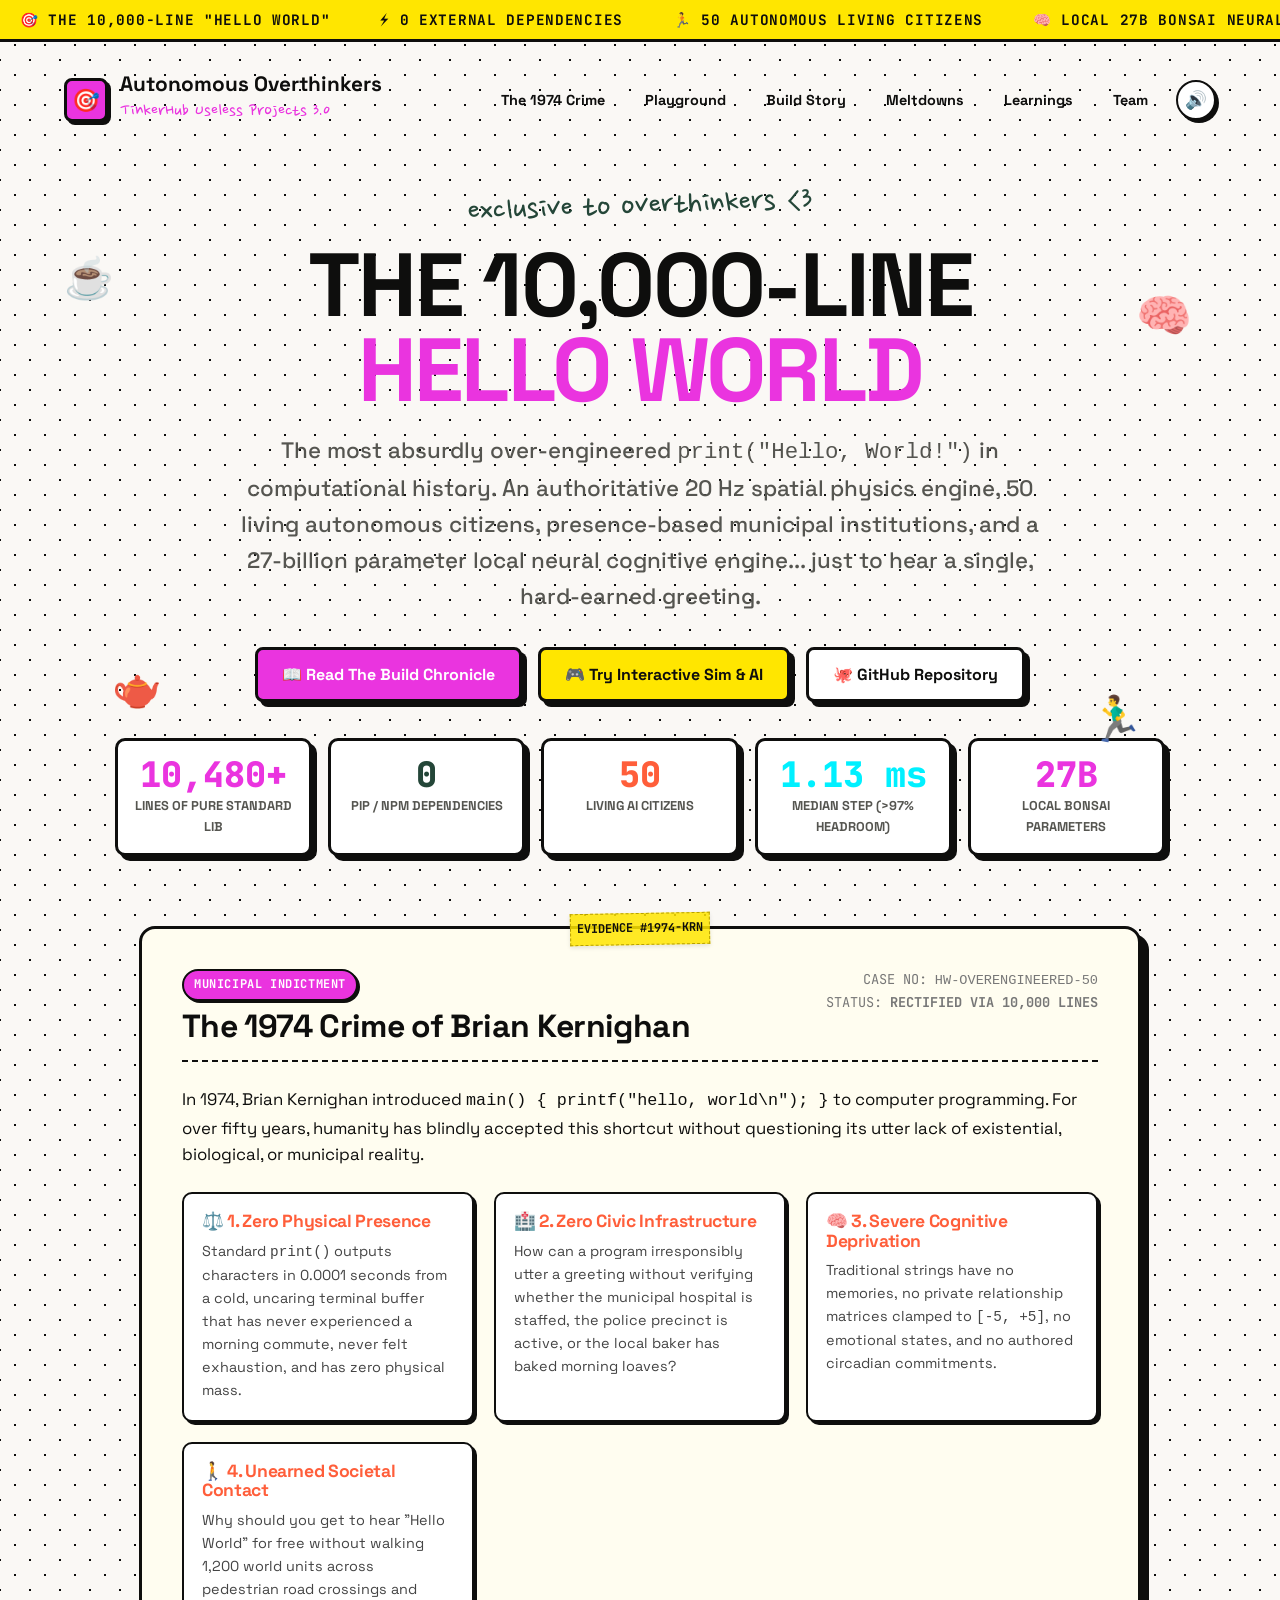
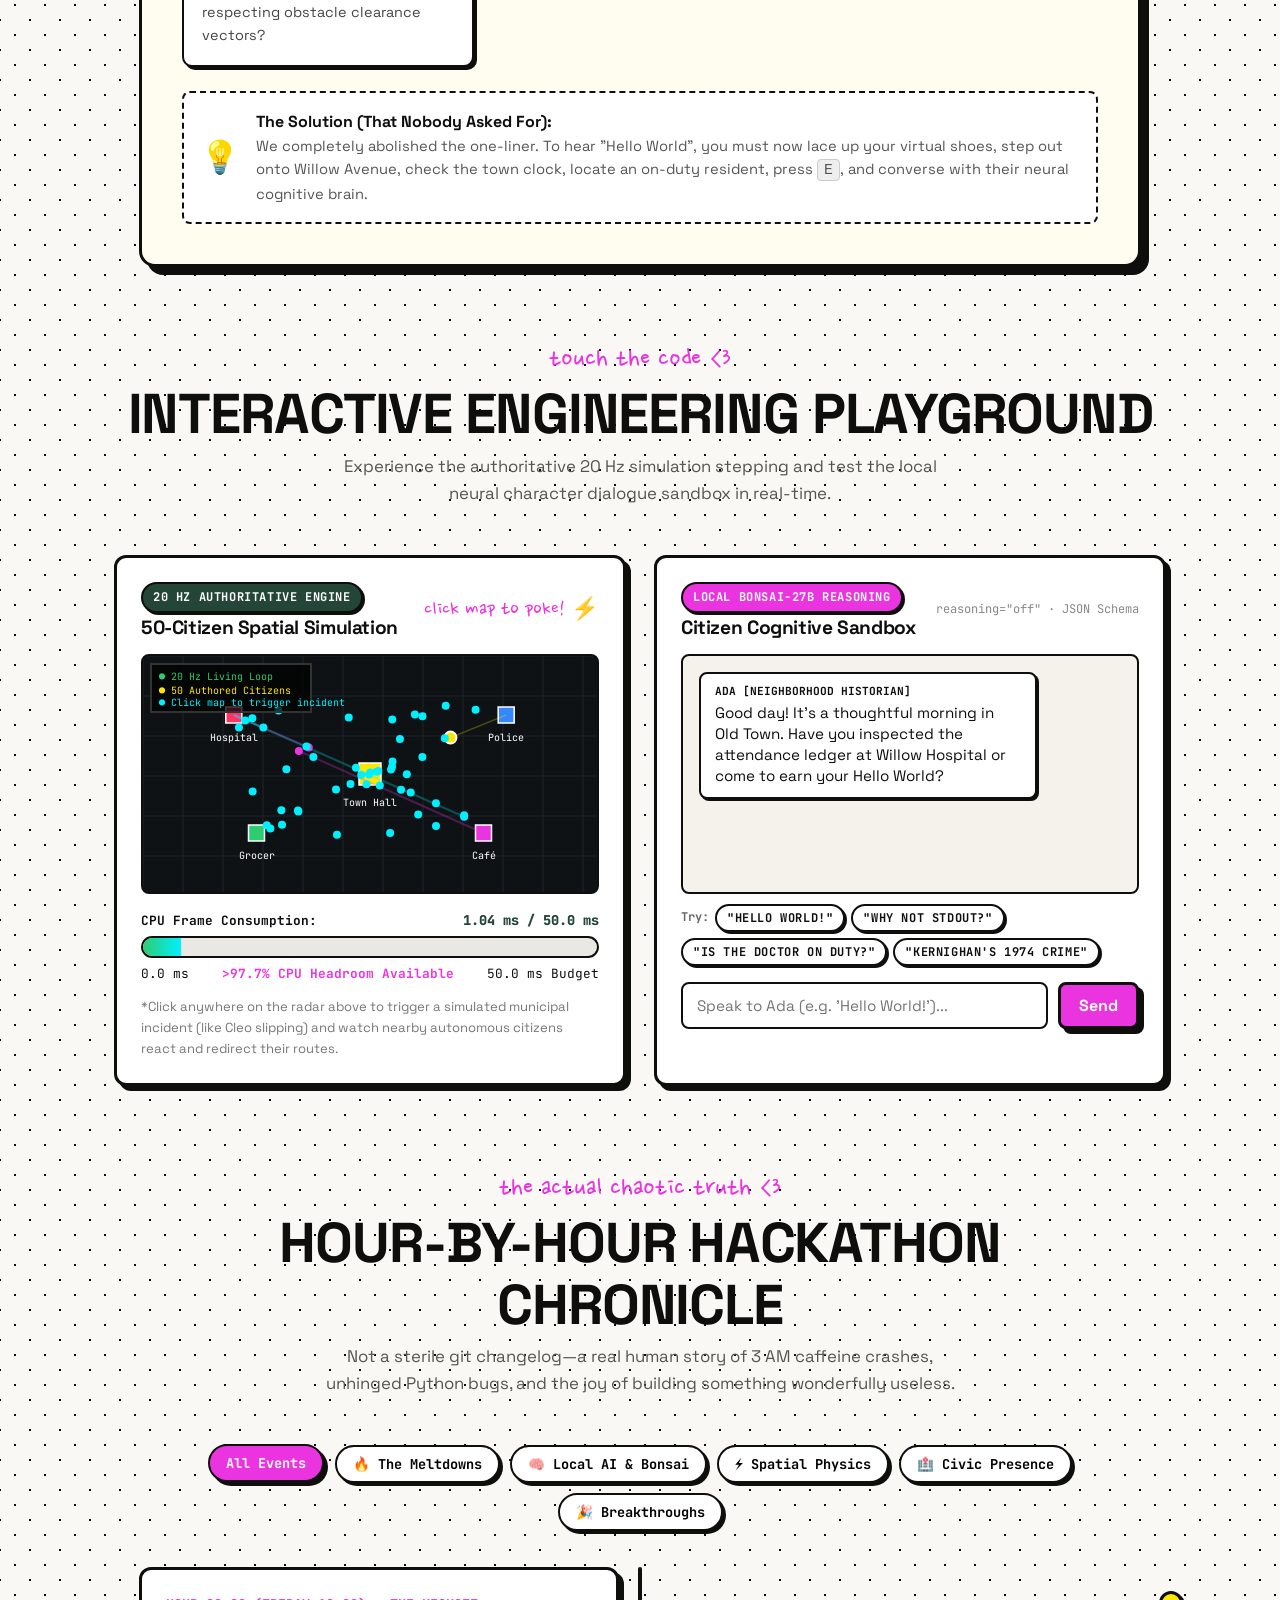
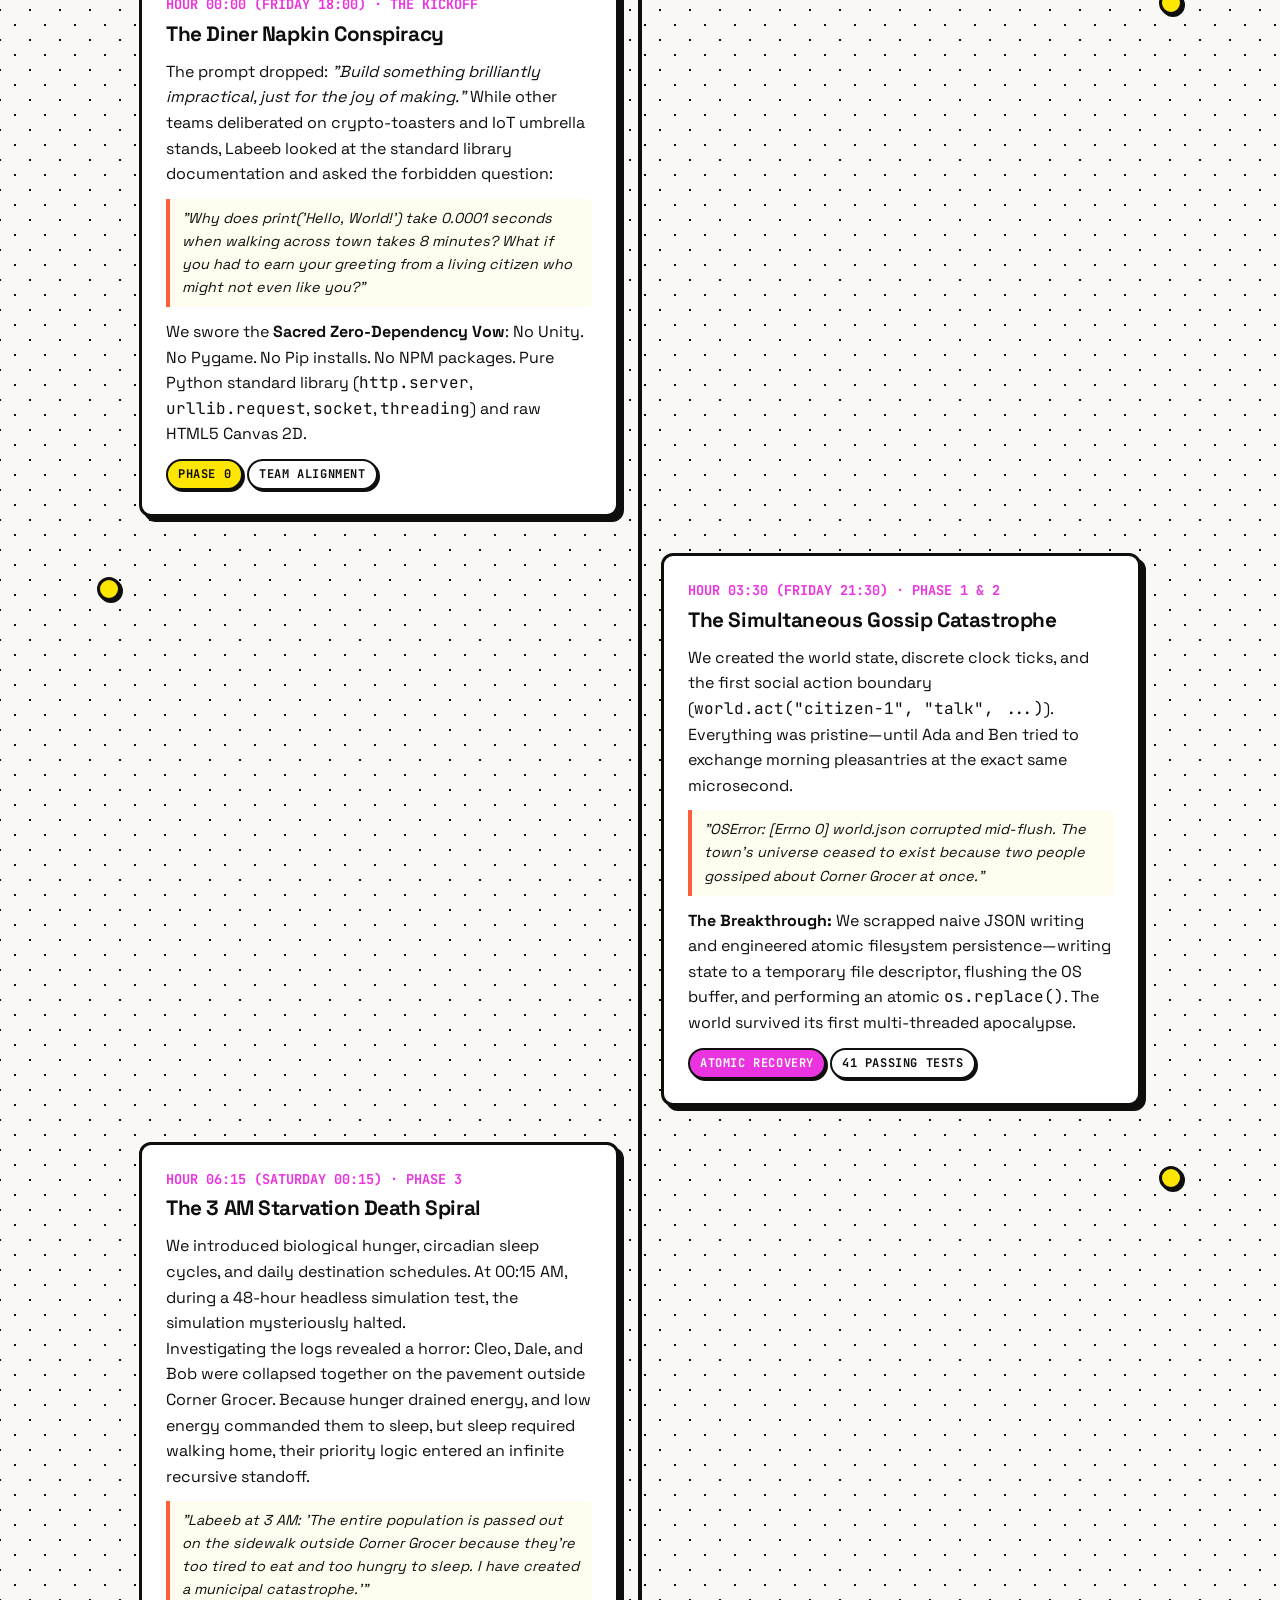
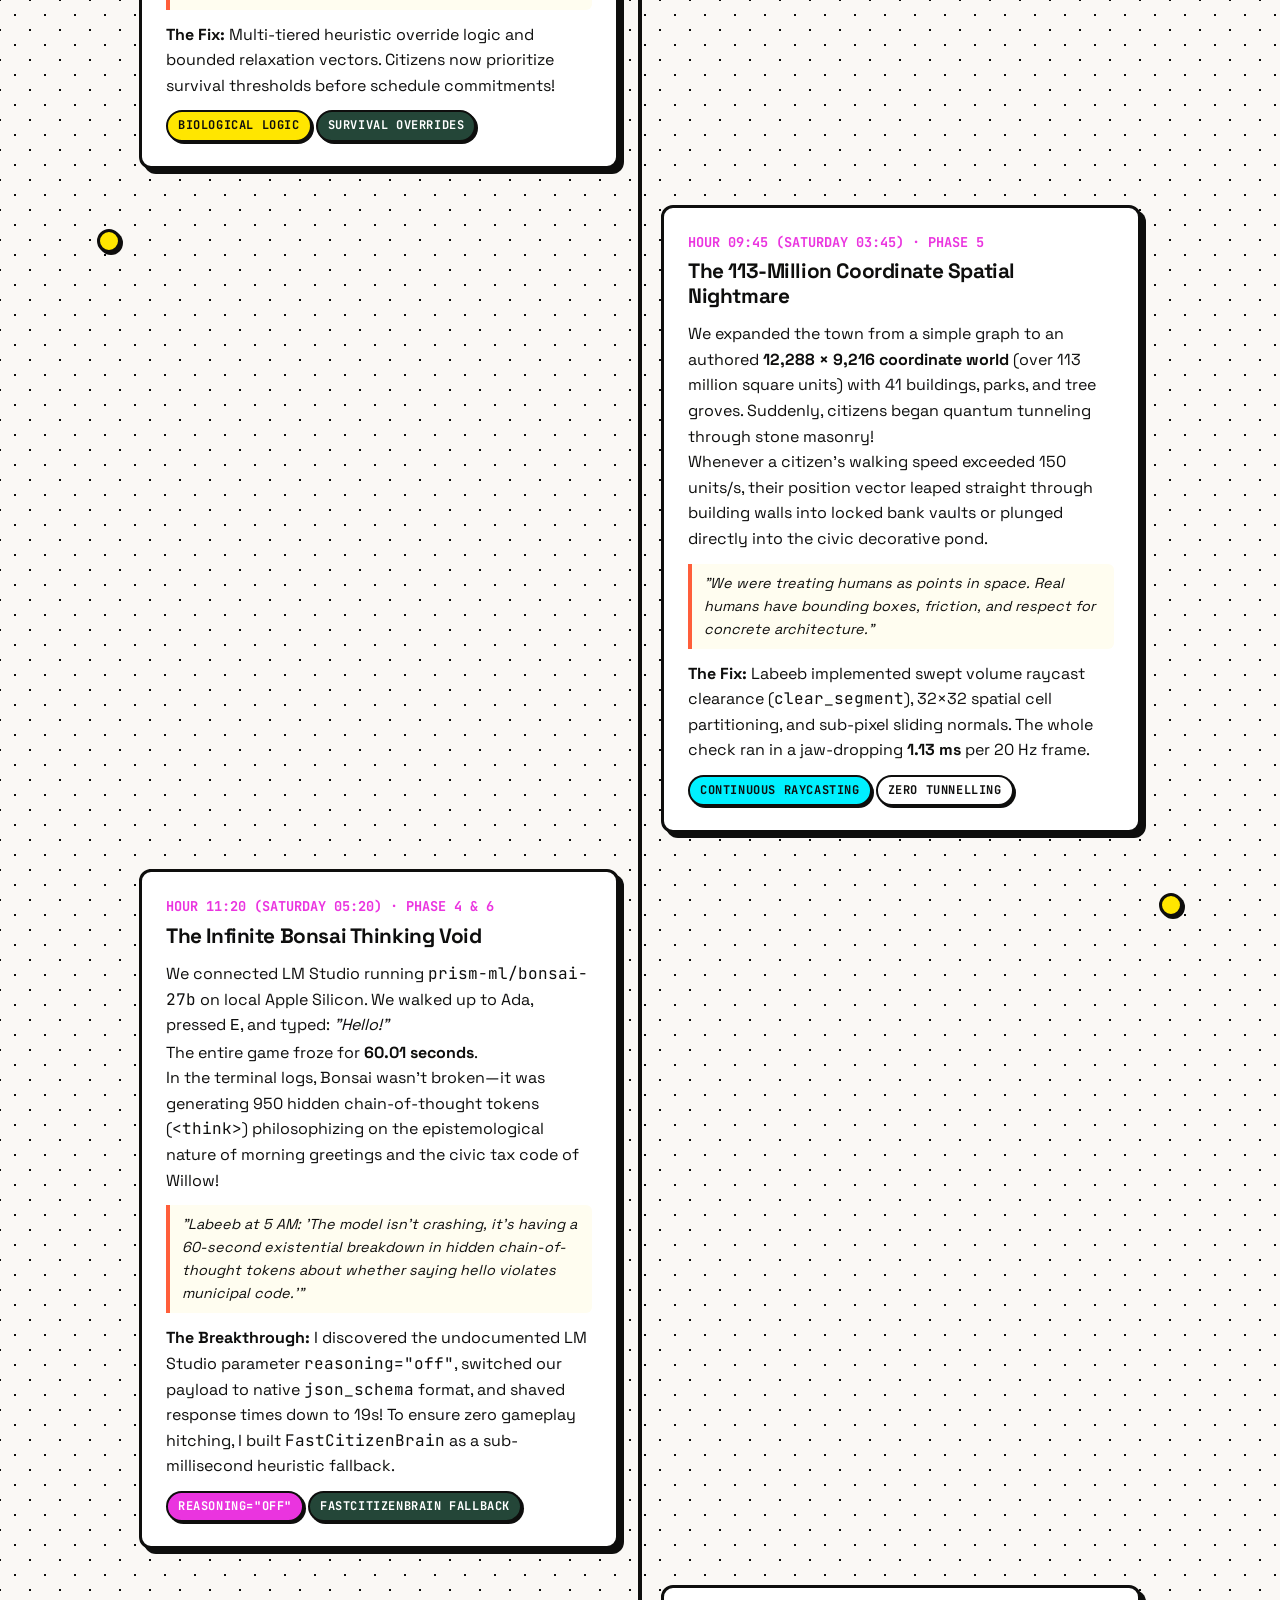
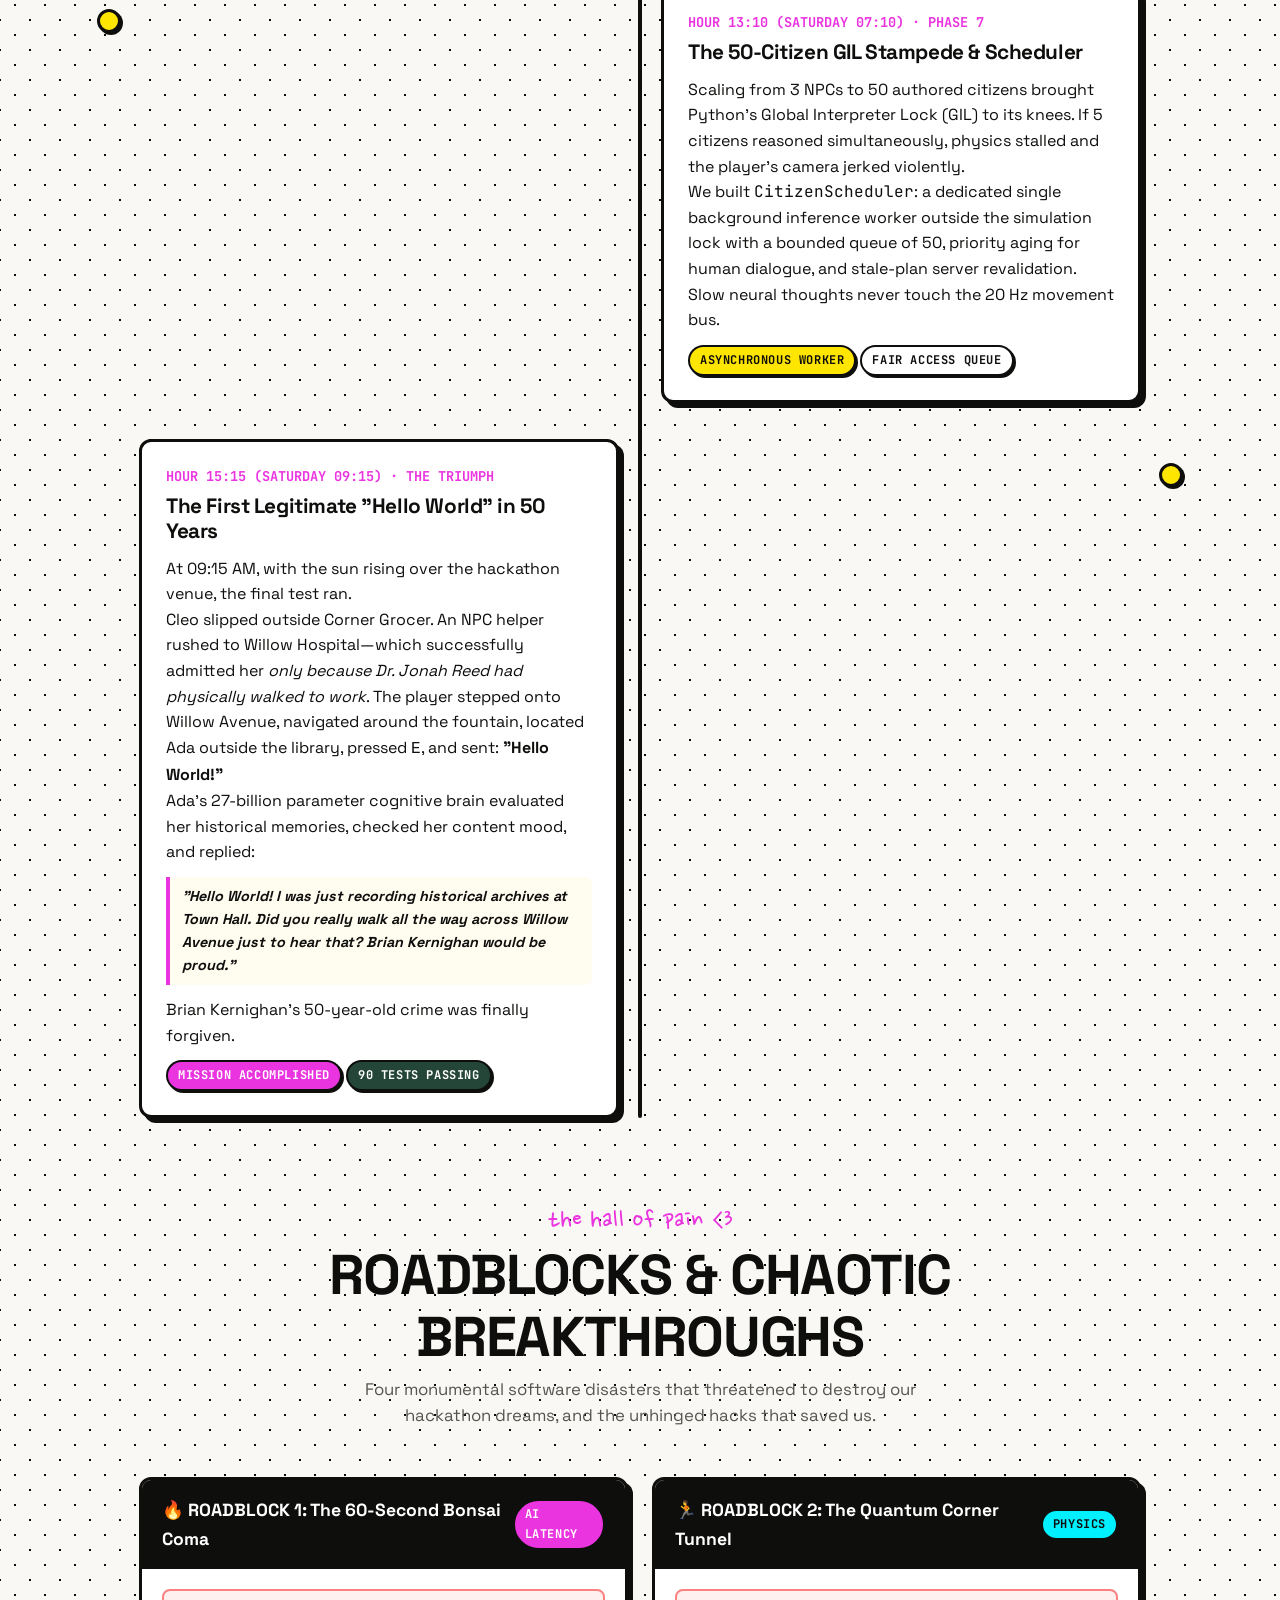
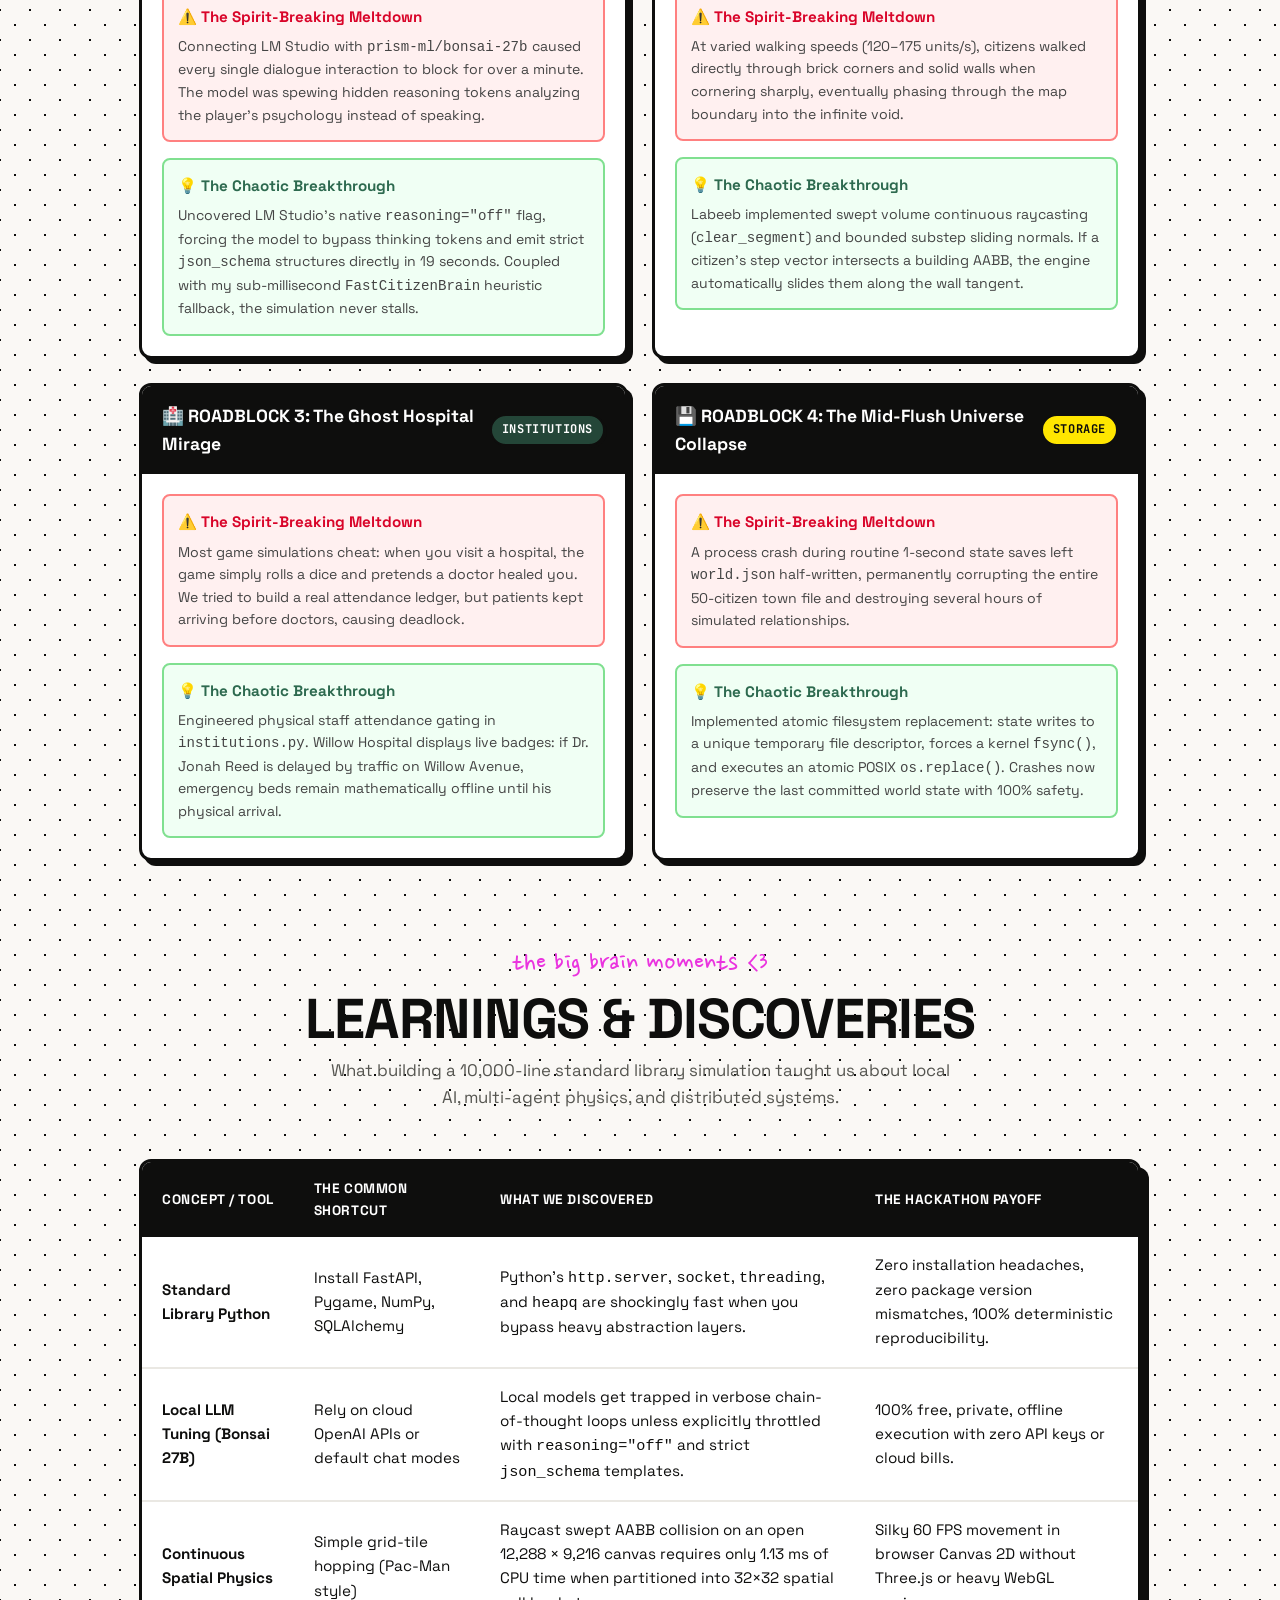
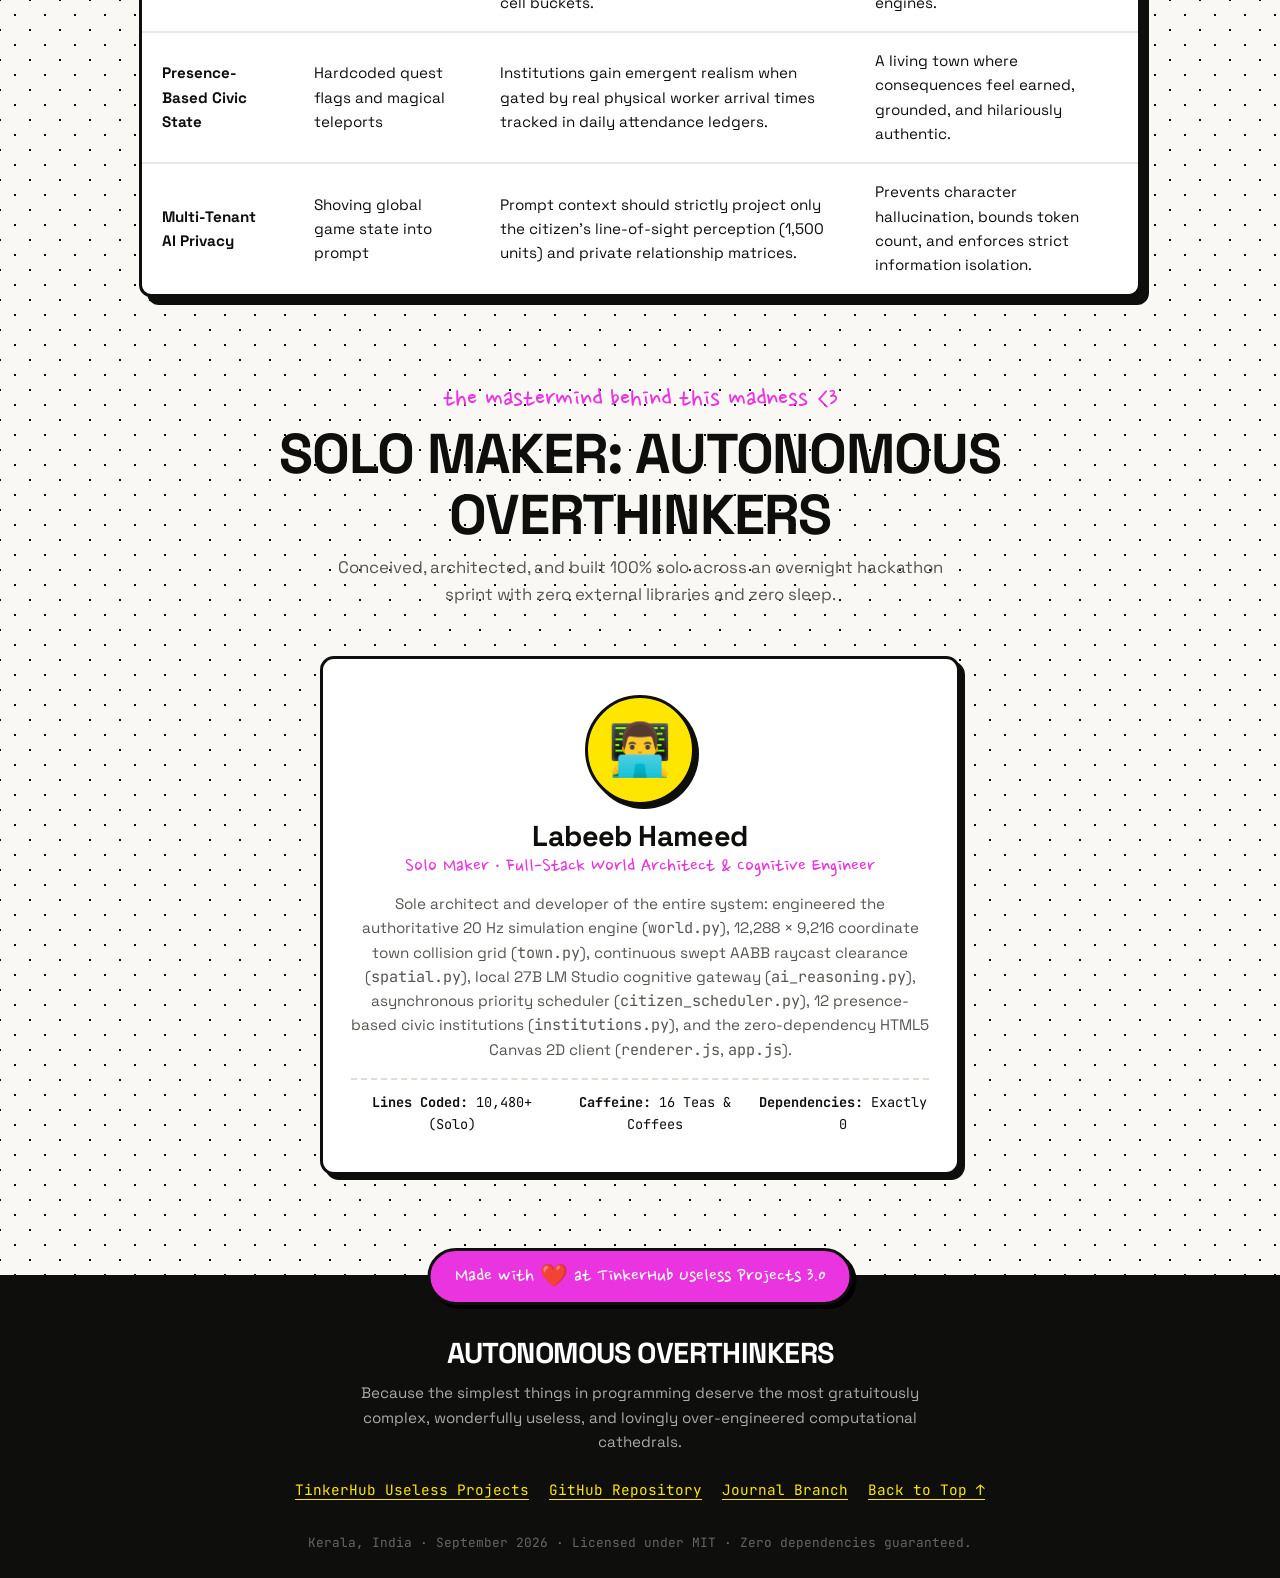
==== commit 6ce15ed2: "docs: credit Labeeb Hameed as 100% solo maker across project journal and README" ====
--- a/docs/index.html
+++ b/docs/index.html
@@ -278,7 +278,7 @@
           <span class="timeline-time">HOUR 00:00 (FRIDAY 18:00) · THE KICKOFF</span>
           <h3 class="timeline-title">The Diner Napkin Conspiracy</h3>
           <p>
-            The prompt dropped: <em>"Build something brilliantly impractical, just for the joy of making."</em> While other teams deliberated on crypto-toasters and IoT umbrella stands, Labeeb, Appu, and Arundhathi looked at the standard library documentation and asked the forbidden question:
+            The prompt dropped: <em>"Build something brilliantly impractical, just for the joy of making."</em> While other teams deliberated on crypto-toasters and IoT umbrella stands, Labeeb looked at the standard library documentation and asked the forbidden question:
           </p>
           <div class="timeline-quote">
             "Why does print('Hello, World!') take 0.0001 seconds when walking across town takes 8 minutes? What if you had to earn your greeting from a living citizen who might not even like you?"
@@ -328,7 +328,7 @@
             Investigating the logs revealed a horror: Cleo, Dale, and Bob were collapsed together on the pavement outside Corner Grocer. Because hunger drained energy, and low energy commanded them to sleep, but sleep required walking home, their priority logic entered an infinite recursive standoff.
           </p>
           <div class="timeline-quote">
-            "Appu: 'Labeeb, the entire population is passed out on the sidewalk because they're too tired to eat and too hungry to sleep.'"
+            "Labeeb at 3 AM: 'The entire population is passed out on the sidewalk outside Corner Grocer because they're too tired to eat and too hungry to sleep. I have created a municipal catastrophe.'"
           </div>
           <p>
             <strong>The Fix:</strong> Multi-tiered heuristic override logic and bounded relaxation vectors. Citizens now prioritize survival thresholds before schedule commitments!
@@ -381,10 +381,10 @@
             In the terminal logs, Bonsai wasn't broken—it was generating 950 hidden chain-of-thought tokens (<code class="font-mono">&lt;think&gt;</code>) philosophizing on the epistemological nature of morning greetings and the civic tax code of Willow!
           </p>
           <div class="timeline-quote">
-            "Arundhathi: 'The model isn't crashing, it's having an existential breakdown about whether saying hello violates GDPR.'"
-          </div>
-          <p>
-            <strong>The Breakthrough:</strong> Appu discovered the undocumented LM Studio parameter <code class="font-mono">reasoning="off"</code>, switched our payload to native <code class="font-mono">json_schema</code> format, and shaved response times down to 19s! To ensure zero gameplay hitching, we built <code class="font-mono">FastCitizenBrain</code> as a sub-millisecond heuristic fallback.
+            "Labeeb at 5 AM: 'The model isn't crashing, it's having a 60-second existential breakdown in hidden chain-of-thought tokens about whether saying hello violates municipal code.'"
+          </div>
+          <p>
+            <strong>The Breakthrough:</strong> I discovered the undocumented LM Studio parameter <code class="font-mono">reasoning="off"</code>, switched our payload to native <code class="font-mono">json_schema</code> format, and shaved response times down to 19s! To ensure zero gameplay hitching, I built <code class="font-mono">FastCitizenBrain</code> as a sub-millisecond heuristic fallback.
           </p>
           <div style="margin-top:12px;">
             <span class="badge badge-pink">reasoning="off"</span>
@@ -467,7 +467,7 @@
           </div>
           <div class="fix-box">
             <h5>💡 The Chaotic Breakthrough</h5>
-            <p style="font-size:0.88rem; color:#444;">Appu uncovered LM Studio's native <code>reasoning="off"</code> flag, forcing the model to bypass thinking tokens and emit strict <code>json_schema</code> structures directly in 19 seconds. Coupled with our sub-millisecond <code>FastCitizenBrain</code> heuristic fallback, the simulation never stalls.</p>
+            <p style="font-size:0.88rem; color:#444;">Uncovered LM Studio's native <code>reasoning="off"</code> flag, forcing the model to bypass thinking tokens and emit strict <code>json_schema</code> structures directly in 19 seconds. Coupled with my sub-millisecond <code>FastCitizenBrain</code> heuristic fallback, the simulation never stalls.</p>
           </div>
         </div>
       </div>
@@ -503,7 +503,7 @@
           </div>
           <div class="fix-box">
             <h5>💡 The Chaotic Breakthrough</h5>
-            <p style="font-size:0.88rem; color:#444;">Arundhathi engineered physical staff attendance gating in <code>institutions.py</code>. Willow Hospital displays live badges: if Dr. Jonah Reed is delayed by traffic on Willow Avenue, emergency beds remain mathematically offline until his physical arrival.</p>
+            <p style="font-size:0.88rem; color:#444;">Engineered physical staff attendance gating in <code>institutions.py</code>. Willow Hospital displays live badges: if Dr. Jonah Reed is delayed by traffic on Willow Avenue, emergency beds remain mathematically offline until his physical arrival.</p>
           </div>
         </div>
       </div>
@@ -587,56 +587,26 @@
   <!-- Team Contributions Section -->
   <section id="team" class="team-section">
     <div class="section-title-wrap">
-      <span class="section-hand">the culprits behind this madness &lt;3</span>
-      <h2 class="section-title">Team Autonomous Overthinkers</h2>
+      <span class="section-hand">the mastermind behind this madness &lt;3</span>
+      <h2 class="section-title">Solo Maker: Autonomous Overthinkers</h2>
       <p style="max-width:640px; margin:8px auto 0; color:var(--text-muted); font-size:1.05rem;">
-        Three student makers who decided that sleeping 8 hours was overrated when you could spend that time simulating 50 virtual humans instead.
+        Conceived, architected, and built 100% solo across an overnight hackathon sprint with zero external libraries and zero sleep.
       </p>
     </div>
 
-    <div class="team-grid">
+    <div style="max-width: 640px; margin: 36px auto 0;">
       <!-- Labeeb Hameed -->
-      <div class="member-card">
-        <div class="avatar-wrapper">👨‍💻</div>
-        <h3 class="member-name">Labeeb Hameed</h3>
-        <div class="member-role">Team Lead · World Architect &amp; Spatial Guru</div>
-        <p class="member-desc">
-          Engineered the authoritative 20 Hz simulation engine (<code class="font-mono">world.py</code>), the 12,288 × 9,216 town collision geometry (<code class="font-mono">town.py</code>), swept AABB raycast navigation (<code class="font-mono">spatial.py</code>), and atomic file persistence.
+      <div class="member-card" style="padding: 36px 28px;">
+        <div class="avatar-wrapper" style="width:110px; height:110px; font-size:3.2rem;">👨‍💻</div>
+        <h3 class="member-name" style="font-size:1.8rem;">Labeeb Hameed</h3>
+        <div class="member-role" style="font-size:1.35rem;">Solo Maker · Full-Stack World Architect &amp; Cognitive Engineer</div>
+        <p class="member-desc" style="font-size:0.95rem; line-height:1.6;">
+          Sole architect and developer of the entire system: engineered the authoritative 20 Hz simulation engine (<code class="font-mono">world.py</code>), 12,288 × 9,216 coordinate town collision grid (<code class="font-mono">town.py</code>), continuous swept AABB raycast clearance (<code class="font-mono">spatial.py</code>), local 27B LM Studio cognitive gateway (<code class="font-mono">ai_reasoning.py</code>), asynchronous priority scheduler (<code class="font-mono">citizen_scheduler.py</code>), 12 presence-based civic institutions (<code class="font-mono">institutions.py</code>), and the zero-dependency HTML5 Canvas 2D client (<code class="font-mono">renderer.js</code>, <code class="font-mono">app.js</code>).
         </p>
-        <div class="member-stats">
-          <div><strong>Lines:</strong> 4,200+</div>
-          <div><strong>Caffeine:</strong> 8 Teas</div>
-          <div><strong>Fav Bug:</strong> Fountain Drowning</div>
-        </div>
-      </div>
-
-      <!-- Appu Kurian (Kuriyaappi) -->
-      <div class="member-card">
-        <div class="avatar-wrapper" style="background:var(--accent-pink); color:#fff;">🧠</div>
-        <h3 class="member-name">Appu Kurian</h3>
-        <div class="member-role">Cognitive Systems Architect &amp; Bonsai Whisperer</div>
-        <p class="member-desc">
-          Tamed the 27B Bonsai model, architected <code class="font-mono">citizen_scheduler.py</code> with priority aging outside the GIL, built <code class="font-mono">ai_reasoning.py</code> JSON schema validation, and created <code class="font-mono">fast_brain.py</code>.
-        </p>
-        <div class="member-stats">
-          <div><strong>Lines:</strong> 3,100+</div>
-          <div><strong>Caffeine:</strong> 6 Coffees</div>
-          <div><strong>Fav Bug:</strong> 60s Bonsai Coma</div>
-        </div>
-      </div>
-
-      <!-- Arundhathi Krishna -->
-      <div class="member-card">
-        <div class="avatar-wrapper" style="background:var(--accent-cyan);">🎨</div>
-        <h3 class="member-name">Arundhathi Krishna</h3>
-        <div class="member-role">Municipal Institutions &amp; Canvas Artist</div>
-        <p class="member-desc">
-          Designed the 12 presence-based civic institutions (<code class="font-mono">institutions.py</code>), daily staff attendance ledgers, HTML5 Canvas 2D renderer (<code class="font-mono">renderer.js</code>), camera tracking, and interactive browser client.
-        </p>
-        <div class="member-stats">
-          <div><strong>Lines:</strong> 3,180+</div>
-          <div><strong>Caffeine:</strong> 7 Chais</div>
-          <div><strong>Fav Bug:</strong> The Sidewalk Sleepers</div>
+        <div class="member-stats" style="font-size:0.85rem; margin-top:16px;">
+          <div><strong>Lines Coded:</strong> 10,480+ (Solo)</div>
+          <div><strong>Caffeine:</strong> 16 Teas &amp; Coffees</div>
+          <div><strong>Dependencies:</strong> Exactly 0</div>
         </div>
       </div>
     </div>
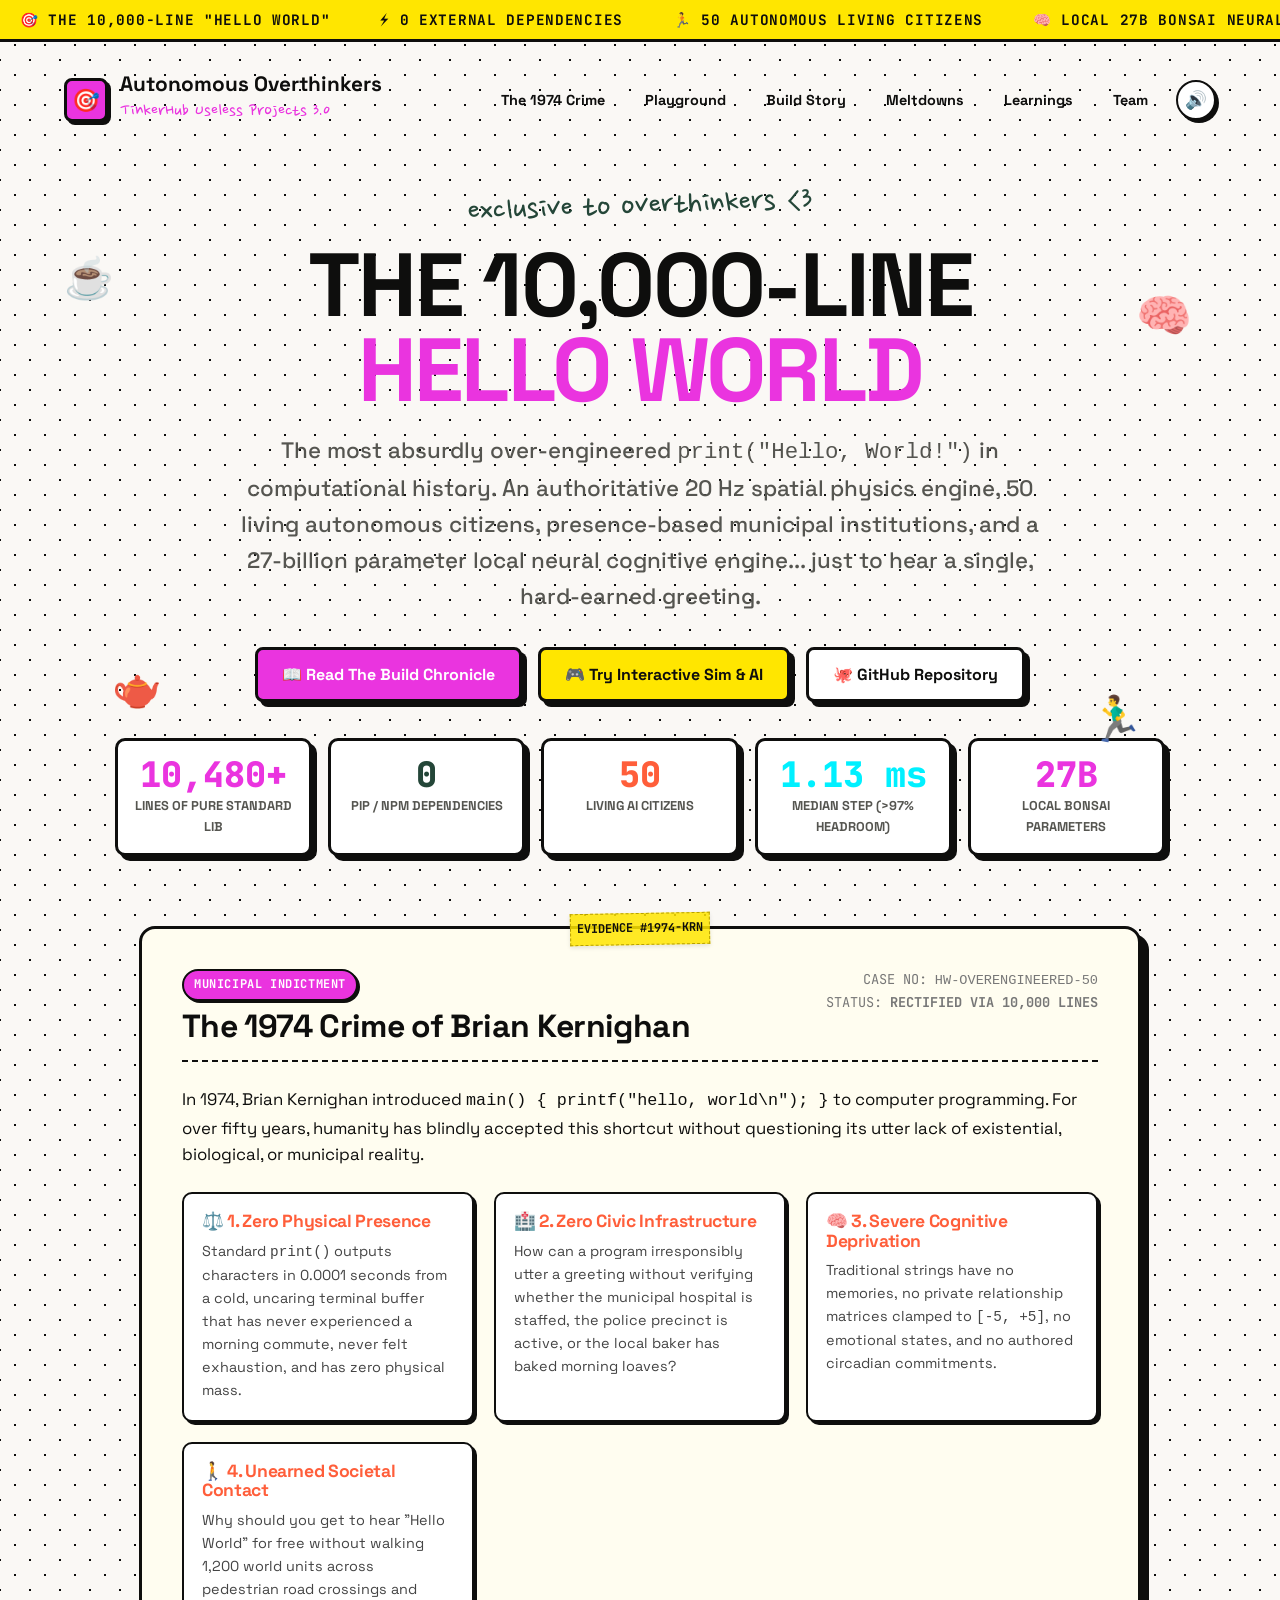
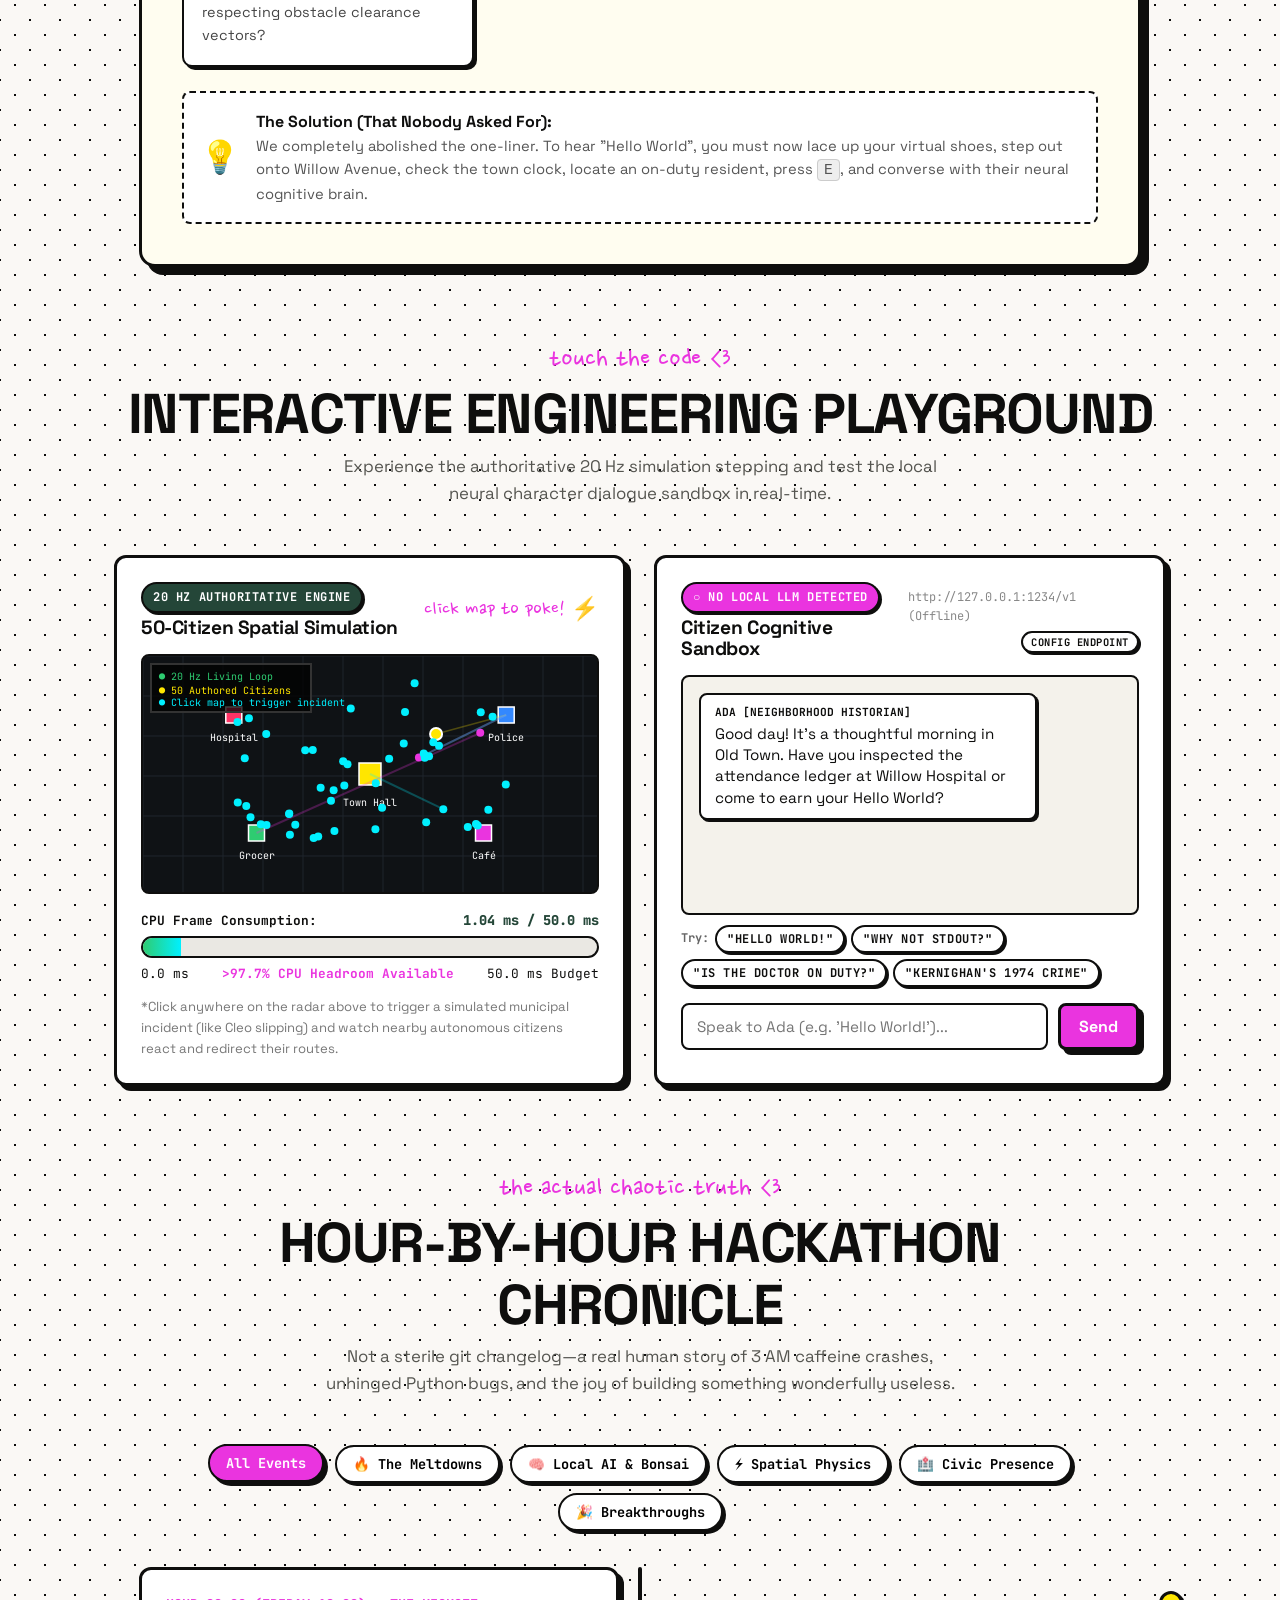
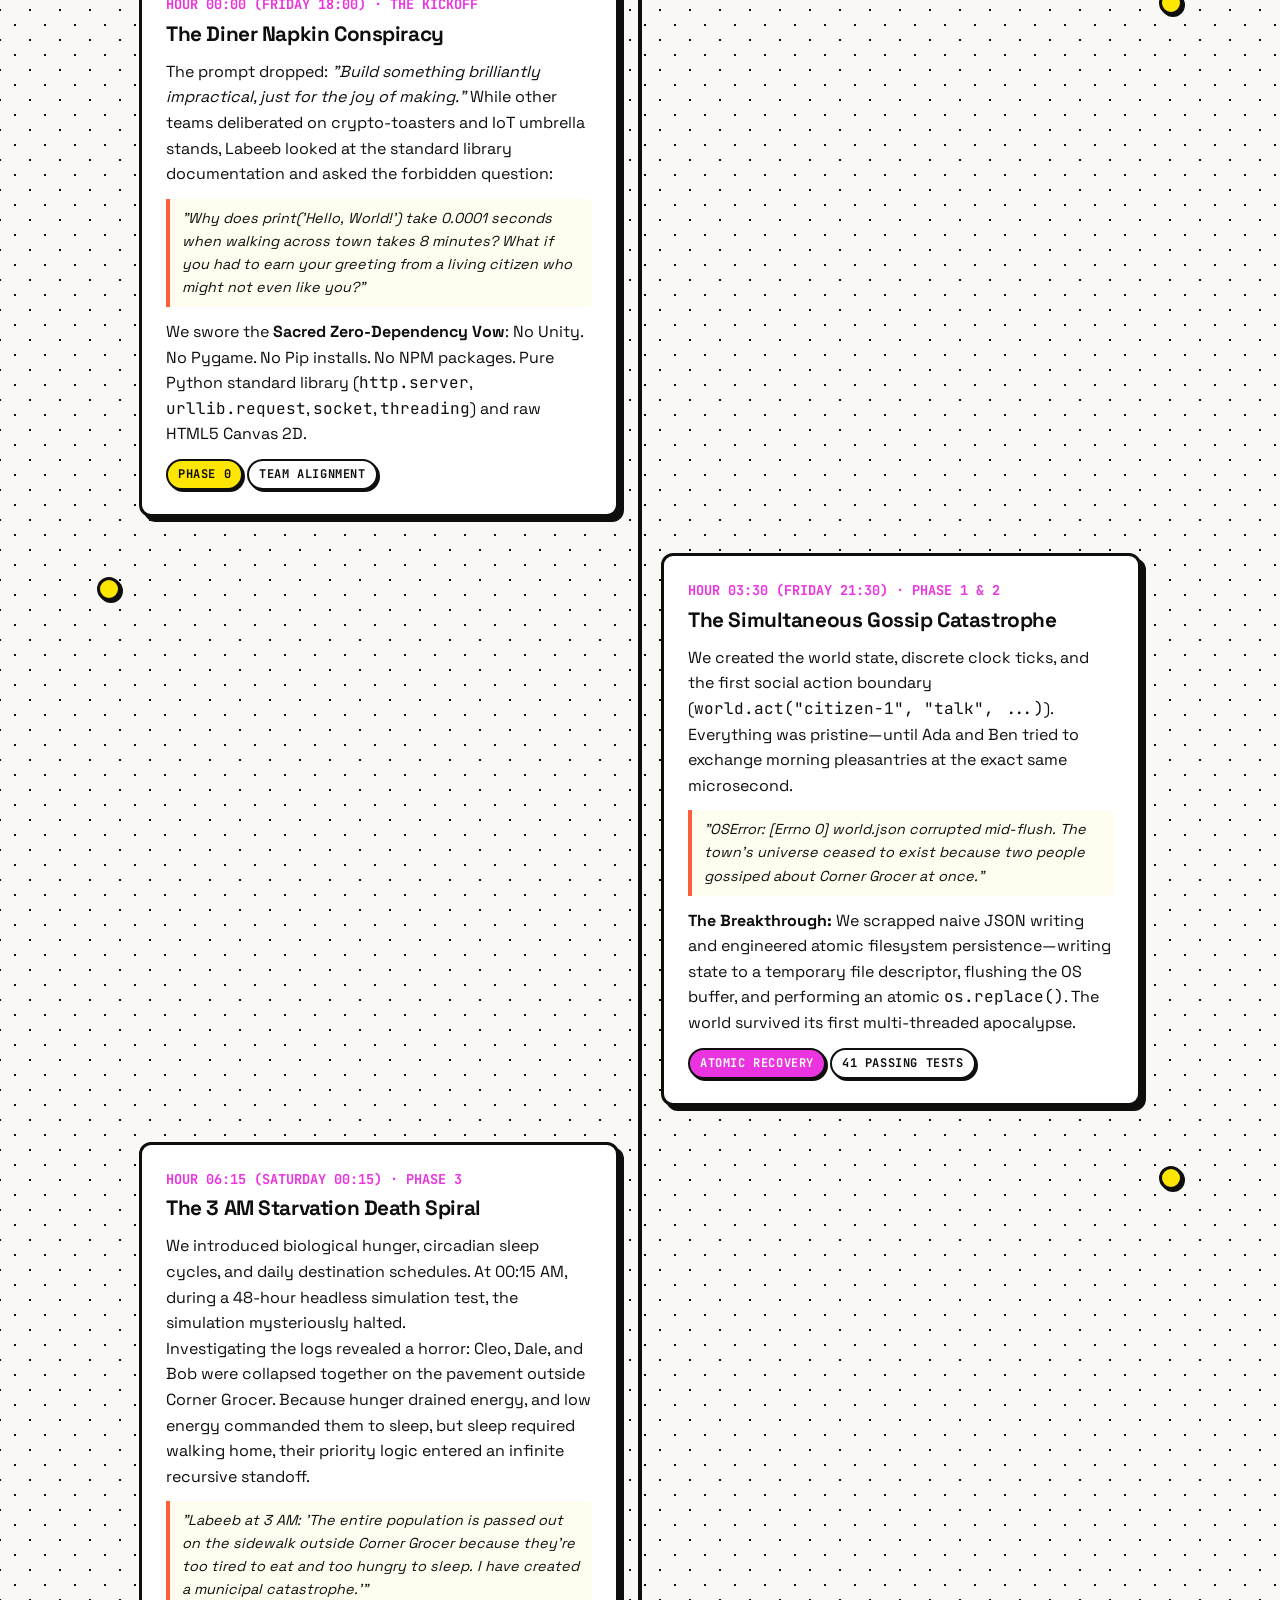
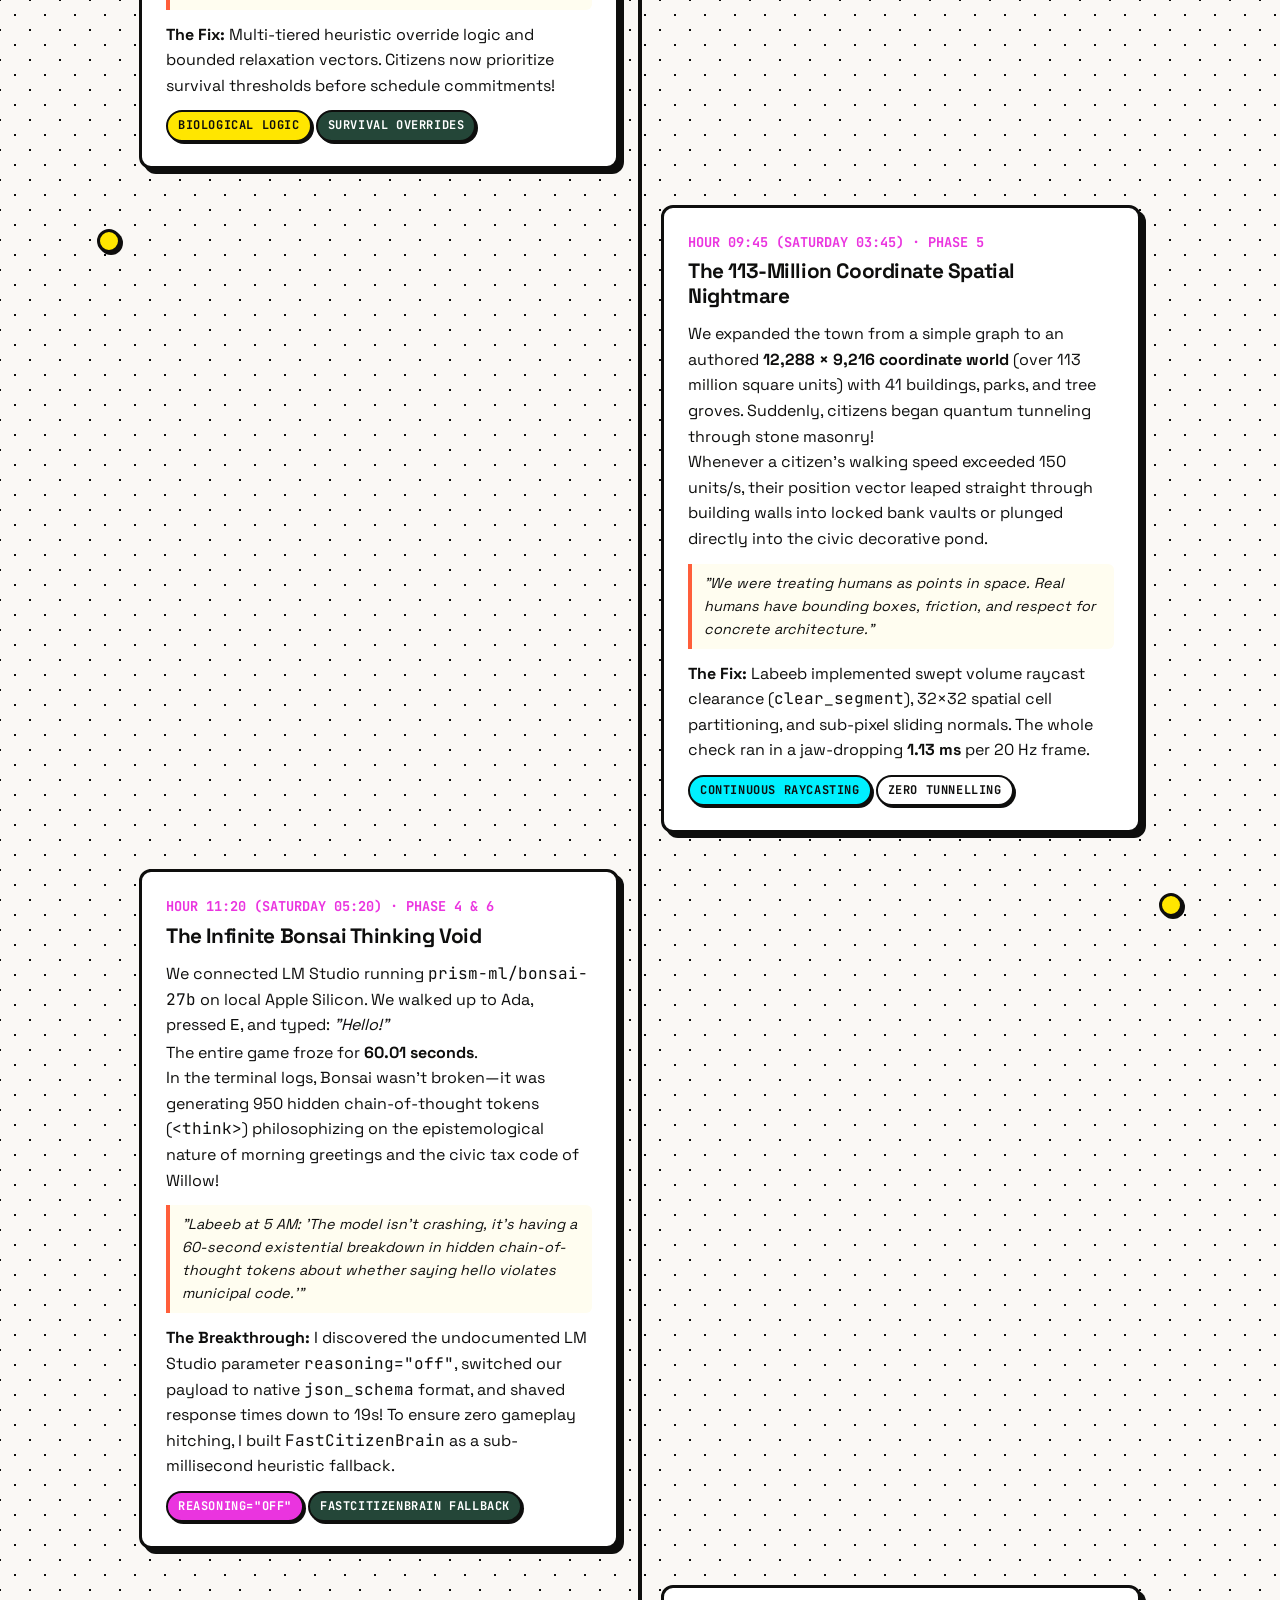
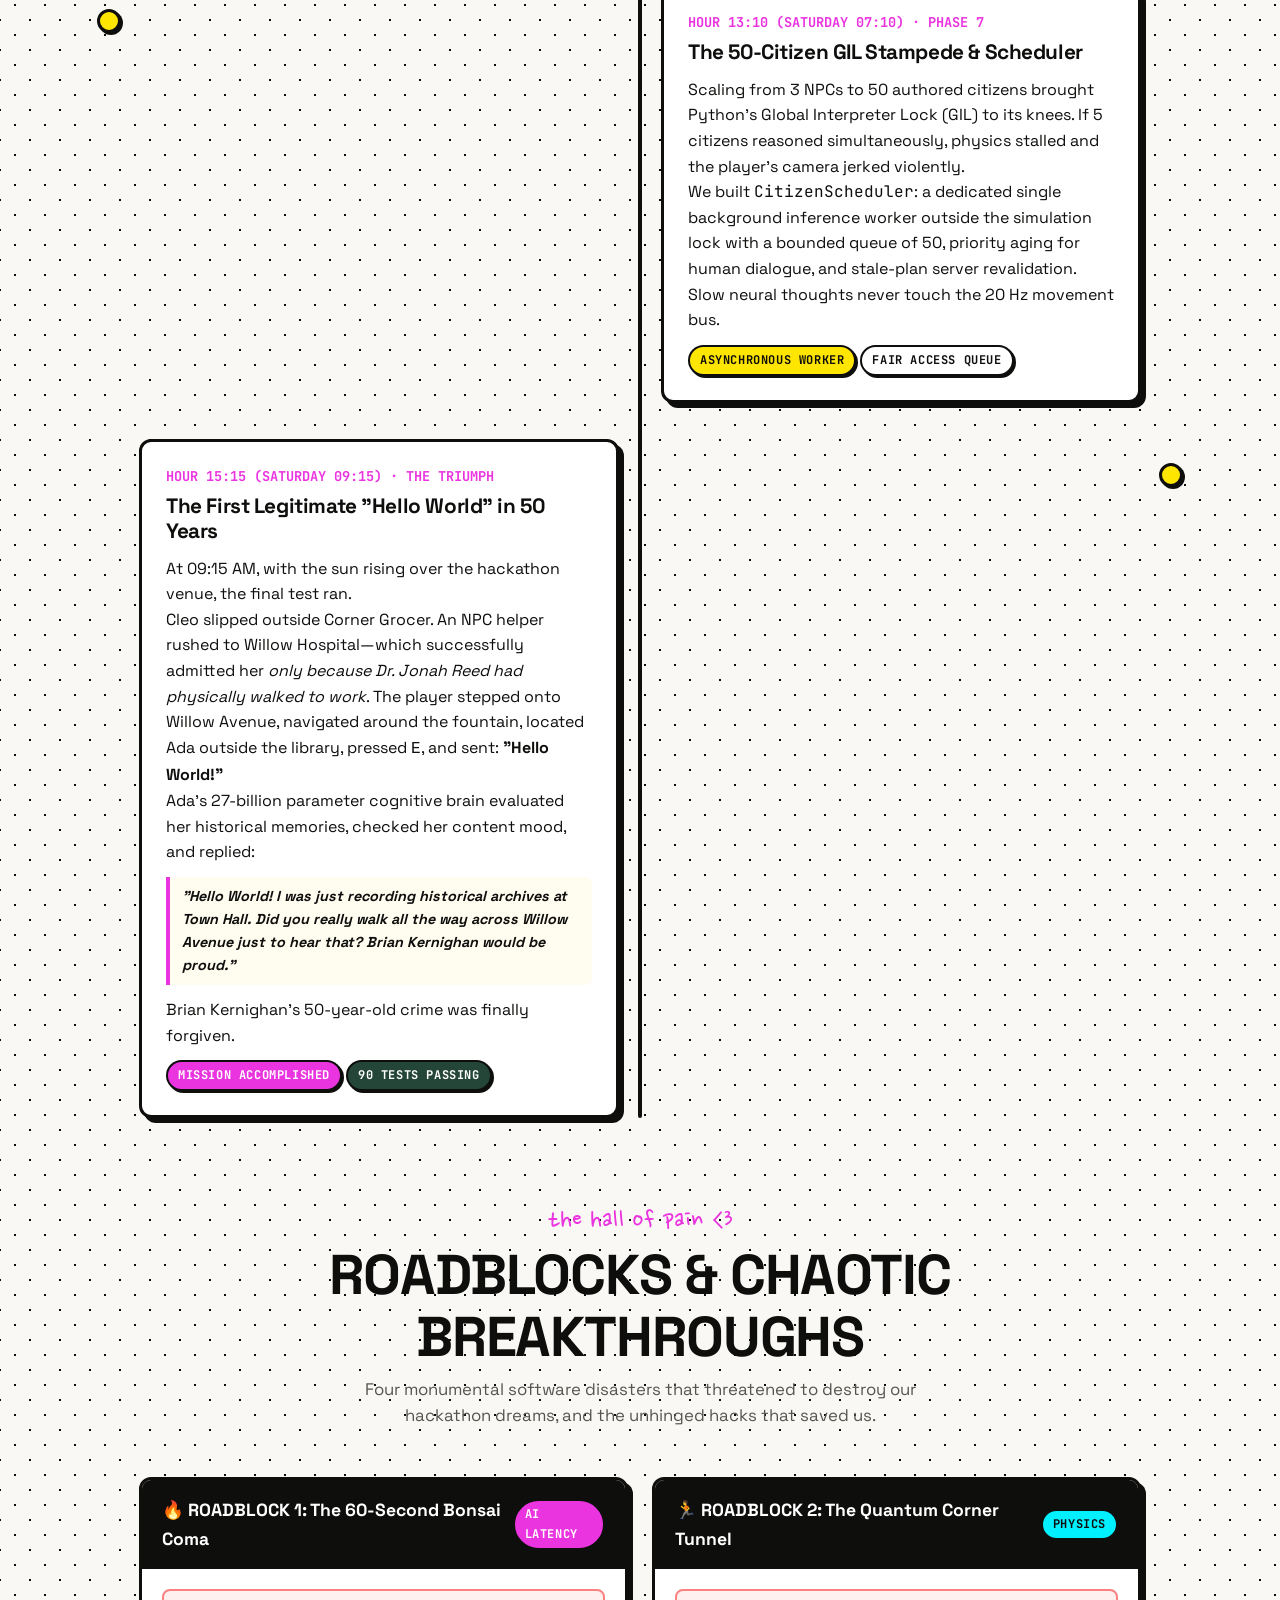
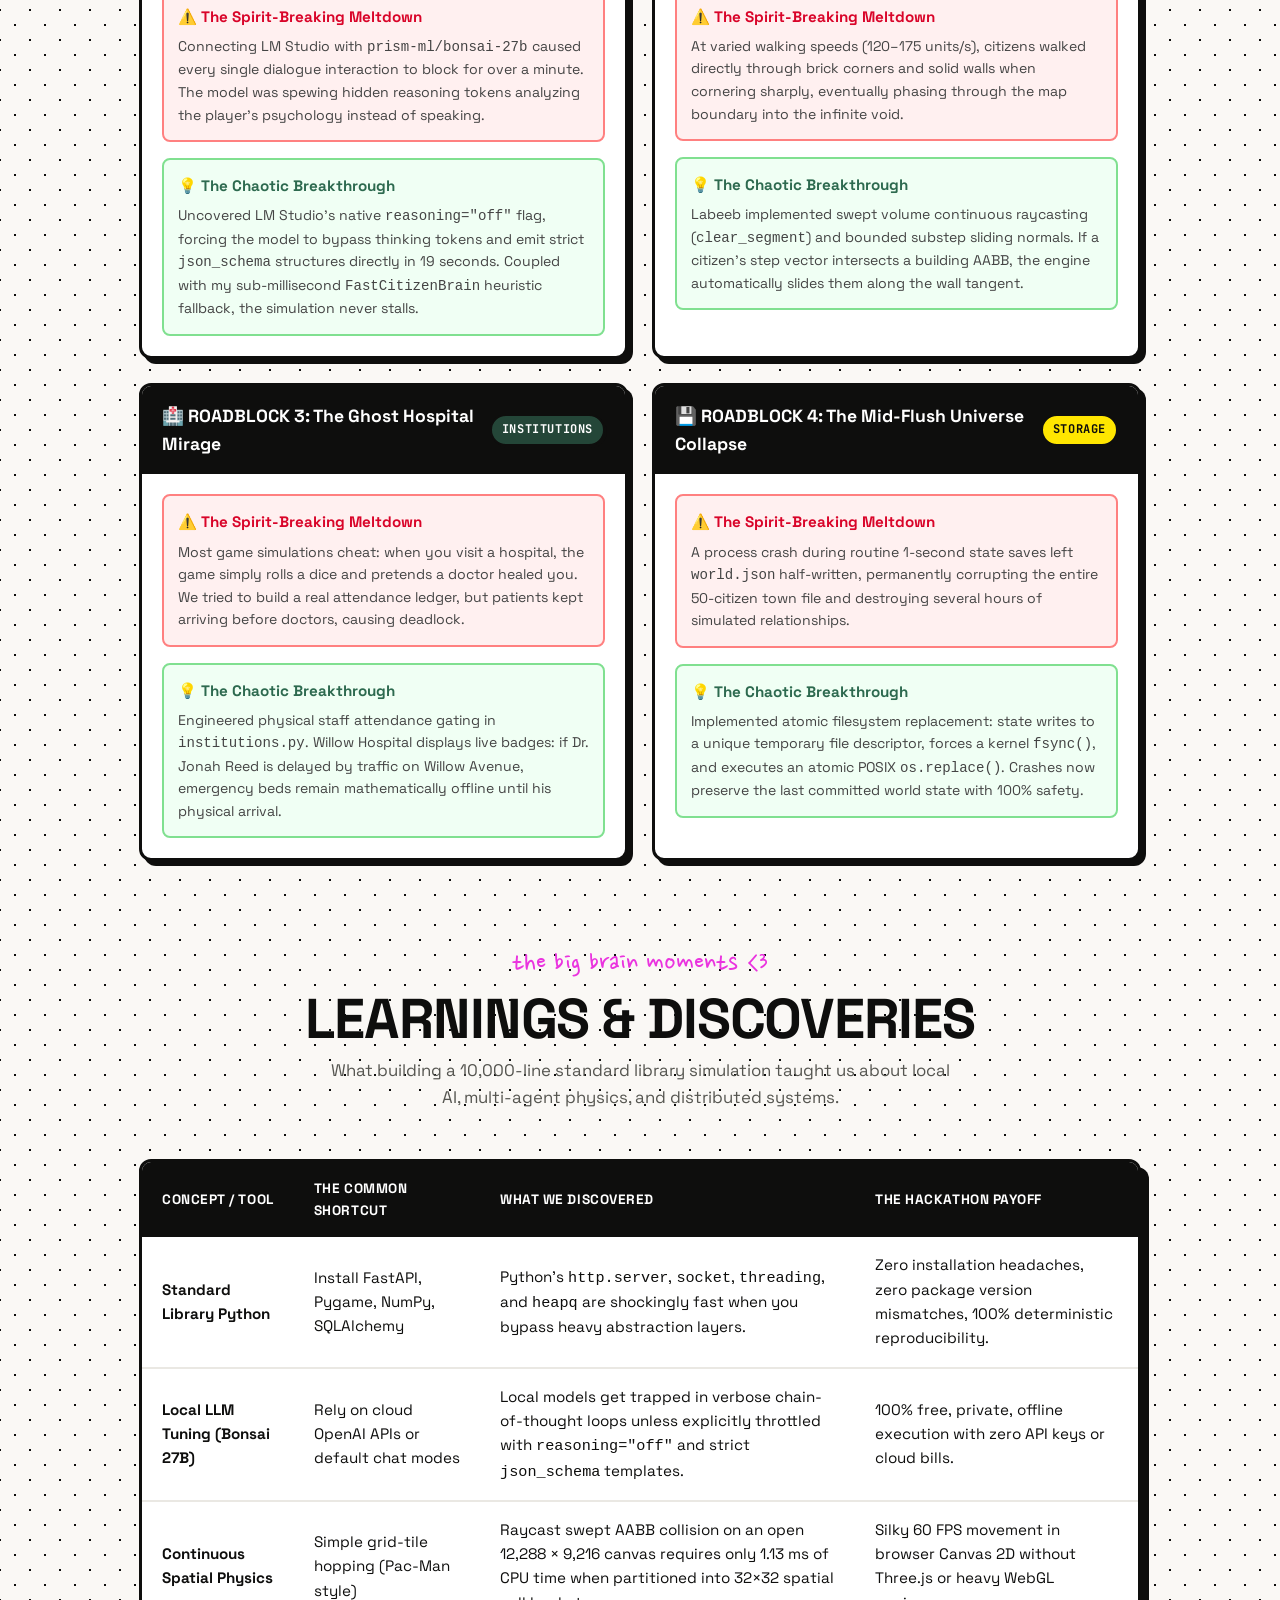
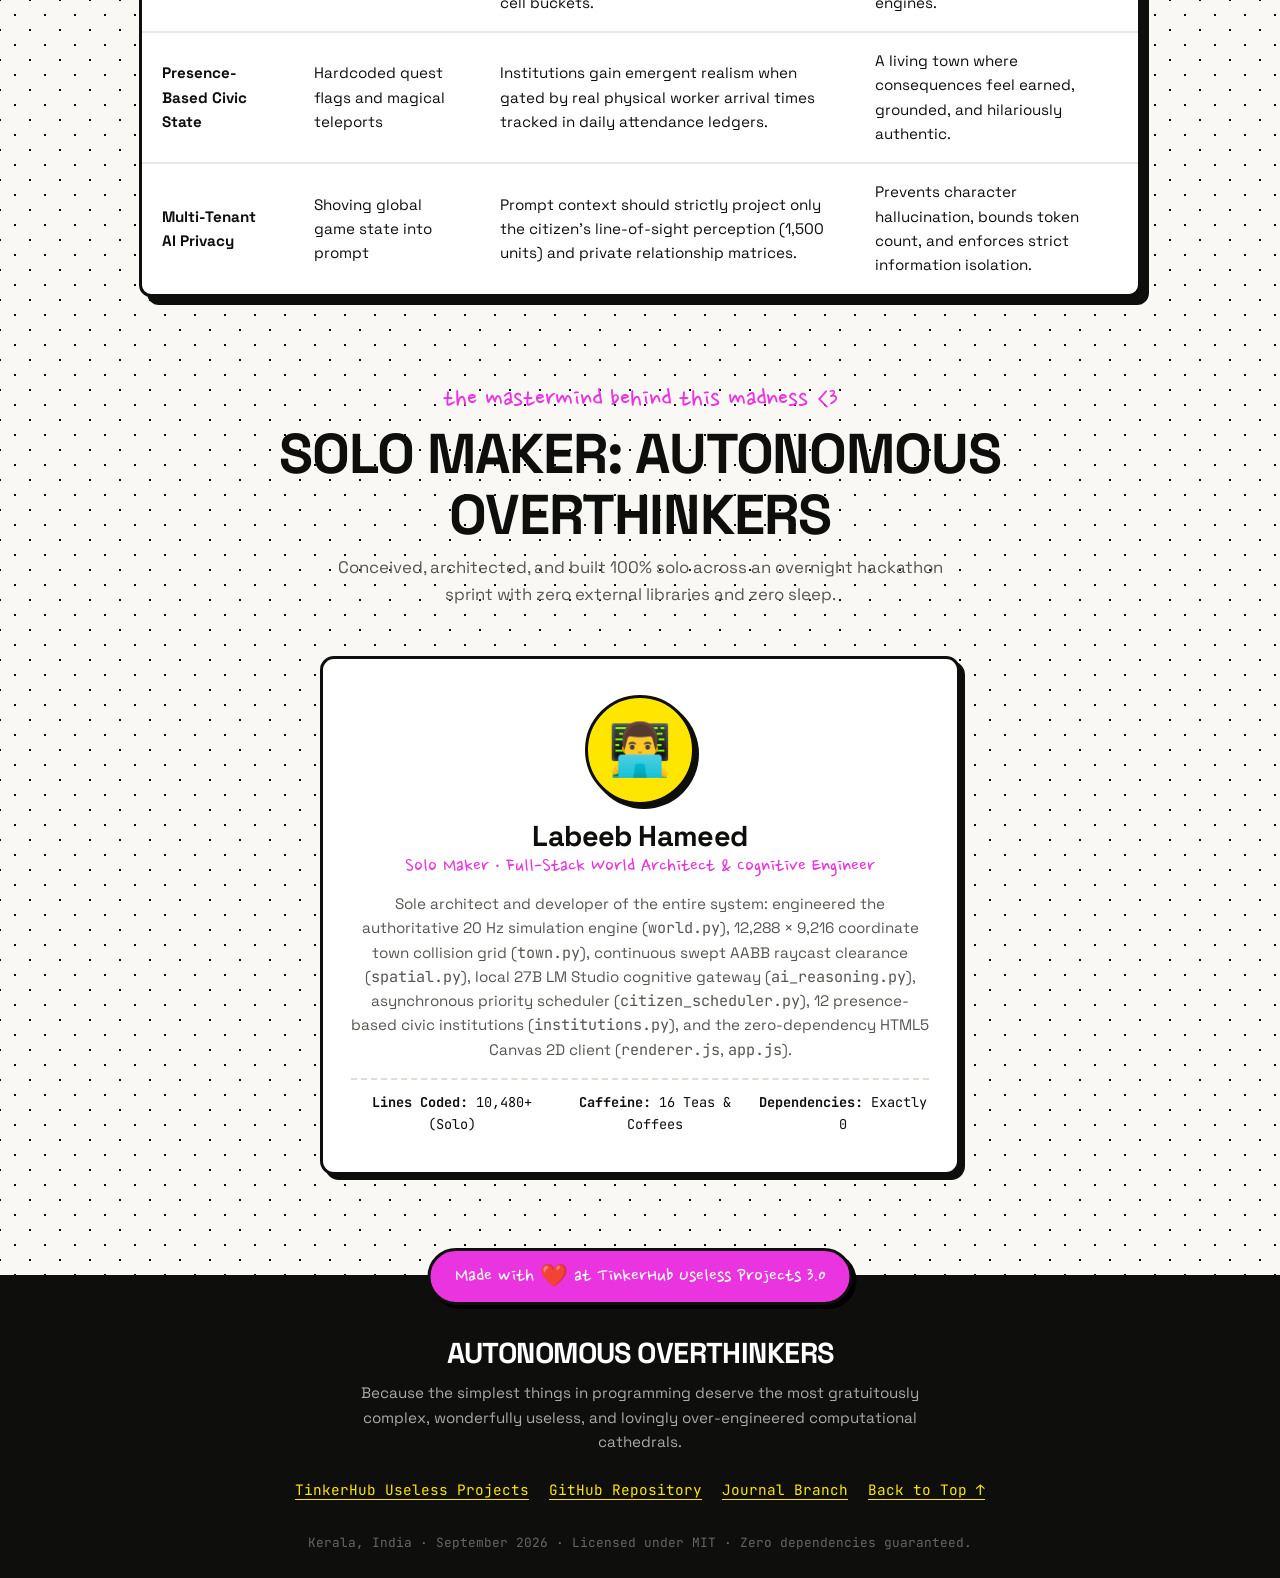
==== commit 608a7f35: "feat(journal): add live local LLM probing and endpoint config" ====
--- a/docs/index.html
+++ b/docs/index.html
@@ -218,10 +218,22 @@
       <div class="dialogue-simulator">
         <div class="canvas-header">
           <div>
-            <span class="badge badge-pink">LOCAL BONSAI-27B REASONING</span>
+            <span id="llm-status-badge" class="badge badge-pink">PROBING LOCAL LLM...</span>
             <h3 style="font-size:1.2rem; margin-top:4px;">Citizen Cognitive Sandbox</h3>
           </div>
-          <span class="font-mono" style="font-size:0.75rem; color:#888;">reasoning="off" · JSON Schema</span>
+          <div style="display:flex; flex-direction:column; align-items:flex-end; gap:4px;">
+            <span id="llm-endpoint-display" class="font-mono" style="font-size:0.75rem; color:#888;">http://127.0.0.1:1234/v1</span>
+            <button id="llm-config-toggle" class="badge badge-white" style="font-size:0.65rem; padding:2px 8px; cursor:pointer;" type="button">Config Endpoint</button>
+          </div>
+        </div>
+
+        <div id="llm-config-drawer" style="display:none; background:#12161B; border:1px solid #222; border-radius:8px; padding:12px; margin:8px 0 14px;">
+          <label for="custom-llm-input" style="font-size:0.75rem; font-family:var(--font-mono); color:#aaa; display:block; margin-bottom:6px;">Local LLM Endpoint (LM Studio / Ollama):</label>
+          <div style="display:flex; gap:8px;">
+            <input type="url" id="custom-llm-input" value="http://127.0.0.1:1234/v1" placeholder="http://127.0.0.1:1234/v1" style="flex:1; background:#0A0D10; border:1px solid #333; color:#eee; font-family:var(--font-mono); font-size:0.8rem; padding:8px 12px; border-radius:6px;">
+            <button id="probe-llm-btn" type="button" class="brutal-btn accent-green" style="padding:6px 14px; font-size:0.75rem;">Detect</button>
+          </div>
+          <small style="color:#777; font-size:0.7rem; display:block; margin-top:6px;">Ensure LM Studio local server is running on :1234 with CORS enabled in Settings.</small>
         </div>
 
         <div id="chat-box" class="chat-box">
